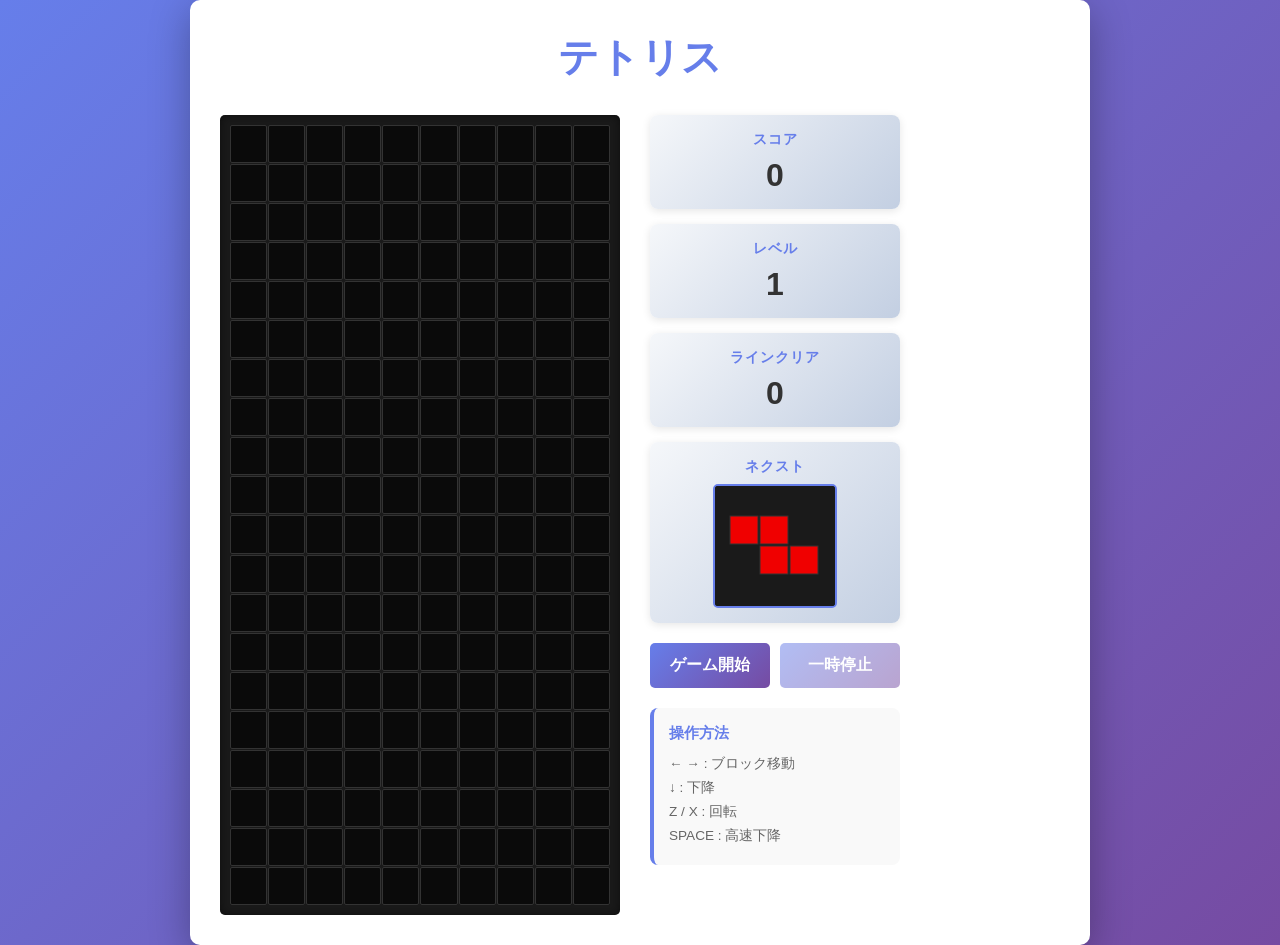
==== index.html @ db38f21d "初期コミット: テトリスゲームを実装 - index.html: ゲームボード、UI、ゲーム情報パネルを実装 - style.css: レスポンシブなゲームボード、ボタン、モーダルのスタイリング - " ====
<!DOCTYPE html>
<html lang="ja">
<head>
    <meta charset="UTF-8">
    <meta name="viewport" content="width=device-width, initial-scale=1.0">
    <title>テトリス</title>
    <link rel="stylesheet" href="style.css">
</head>
<body>
    <div class="container">
        <h1>テトリス</h1>

        <div class="game-wrapper">
            <div class="game-board" id="gameBoard"></div>

            <div class="game-info">
                <div class="score-box">
                    <h2>スコア</h2>
                    <p id="score">0</p>
                </div>

                <div class="level-box">
                    <h2>レベル</h2>
                    <p id="level">1</p>
                </div>

                <div class="lines-box">
                    <h2>ラインクリア</h2>
                    <p id="lines">0</p>
                </div>

                <div class="next-box">
                    <h2>ネクスト</h2>
                    <canvas id="nextPreview" width="120" height="120"></canvas>
                </div>

                <div class="button-group">
                    <button id="startBtn" class="btn">ゲーム開始</button>
                    <button id="pauseBtn" class="btn" disabled>一時停止</button>
                </div>

                <div class="controls">
                    <h3>操作方法</h3>
                    <p>← → : ブロック移動</p>
                    <p>↓ : 下降</p>
                    <p>Z / X : 回転</p>
                    <p>SPACE : 高速下降</p>
                </div>
            </div>
        </div>

        <div id="gameOver" class="game-over-modal" style="display: none;">
            <div class="modal-content">
                <h2>ゲームオーバー</h2>
                <p>最終スコア: <span id="finalScore">0</span></p>
                <p>ラインクリア: <span id="finalLines">0</span></p>
                <button id="restartBtn" class="btn">もう一度プレイ</button>
            </div>
        </div>
    </div>

    <script src="game.js"></script>
</body>
</html>
---- style.css ----
* {
    margin: 0;
    padding: 0;
    box-sizing: border-box;
}

body {
    font-family: 'Arial', sans-serif;
    background: linear-gradient(135deg, #667eea 0%, #764ba2 100%);
    min-height: 100vh;
    display: flex;
    justify-content: center;
    align-items: center;
    color: #333;
}

.container {
    background: white;
    border-radius: 10px;
    padding: 30px;
    box-shadow: 0 10px 40px rgba(0, 0, 0, 0.3);
    max-width: 900px;
    width: 100%;
}

h1 {
    text-align: center;
    margin-bottom: 30px;
    font-size: 2.5em;
    color: #667eea;
}

.game-wrapper {
    display: flex;
    gap: 30px;
    align-items: flex-start;
}

/* ゲームボード */
.game-board {
    flex: 1;
    display: grid;
    grid-template-columns: repeat(10, 1fr);
    gap: 1px;
    background: #1a1a1a;
    padding: 10px;
    border-radius: 5px;
    box-shadow: inset 0 0 10px rgba(0, 0, 0, 0.5);
    aspect-ratio: 10 / 20;
    max-width: 400px;
    width: 100%;
}

.block {
    background-size: 100% 100%;
    border: 1px solid #333;
    border-radius: 2px;
    transition: background-color 0.05s;
}

.block.empty {
    background-color: #0a0a0a;
}

.block.type-I {
    background-color: #00f0f0;
}

.block.type-O {
    background-color: #f0f000;
}

.block.type-T {
    background-color: #a000f0;
}

.block.type-S {
    background-color: #00f000;
}

.block.type-Z {
    background-color: #f00000;
}

.block.type-J {
    background-color: #0000f0;
}

.block.type-L {
    background-color: #f0a000;
}

.block.placed {
    opacity: 1;
}

.block.ghost {
    opacity: 0.3;
}

/* ゲーム情報 */
.game-info {
    flex: 0 0 250px;
}

.score-box,
.level-box,
.lines-box,
.next-box {
    background: linear-gradient(135deg, #f5f7fa 0%, #c3cfe2 100%);
    padding: 15px;
    border-radius: 8px;
    margin-bottom: 15px;
    text-align: center;
    box-shadow: 0 2px 8px rgba(0, 0, 0, 0.1);
}

.score-box h2,
.level-box h2,
.lines-box h2,
.next-box h2 {
    font-size: 0.9em;
    color: #667eea;
    margin-bottom: 8px;
    text-transform: uppercase;
    letter-spacing: 1px;
}

.score-box p,
.level-box p,
.lines-box p {
    font-size: 2em;
    font-weight: bold;
    color: #333;
}

#nextPreview {
    display: block;
    margin: 0 auto;
    background-color: #1a1a1a;
    border-radius: 5px;
    border: 2px solid #667eea;
}

/* ボタン */
.button-group {
    display: flex;
    gap: 10px;
    margin: 20px 0;
}

.btn {
    flex: 1;
    padding: 12px 20px;
    font-size: 1em;
    border: none;
    border-radius: 5px;
    background: linear-gradient(135deg, #667eea 0%, #764ba2 100%);
    color: white;
    font-weight: bold;
    cursor: pointer;
    transition: transform 0.2s, box-shadow 0.2s;
}

.btn:hover:not(:disabled) {
    transform: translateY(-2px);
    box-shadow: 0 5px 15px rgba(102, 126, 234, 0.4);
}

.btn:active:not(:disabled) {
    transform: translateY(0);
}

.btn:disabled {
    opacity: 0.5;
    cursor: not-allowed;
}

/* 操作方法 */
.controls {
    background: #f9f9f9;
    padding: 15px;
    border-radius: 8px;
    border-left: 4px solid #667eea;
}

.controls h3 {
    color: #667eea;
    font-size: 0.95em;
    margin-bottom: 10px;
}

.controls p {
    font-size: 0.85em;
    color: #666;
    margin: 5px 0;
    line-height: 1.4;
}

/* ゲームオーバーモーダル */
.game-over-modal {
    position: fixed;
    top: 0;
    left: 0;
    right: 0;
    bottom: 0;
    background: rgba(0, 0, 0, 0.7);
    display: flex;
    justify-content: center;
    align-items: center;
    z-index: 1000;
}

.modal-content {
    background: white;
    padding: 40px;
    border-radius: 10px;
    text-align: center;
    box-shadow: 0 10px 40px rgba(0, 0, 0, 0.3);
    animation: popIn 0.3s ease-out;
}

@keyframes popIn {
    from {
        transform: scale(0.8);
        opacity: 0;
    }
    to {
        transform: scale(1);
        opacity: 1;
    }
}

.modal-content h2 {
    font-size: 2em;
    margin-bottom: 20px;
    color: #667eea;
}

.modal-content p {
    font-size: 1.2em;
    margin: 15px 0;
    color: #333;
}

.modal-content .btn {
    margin-top: 20px;
}

/* レスポンシブ */
@media (max-width: 768px) {
    .game-wrapper {
        flex-direction: column;
        gap: 20px;
    }

    .game-info {
        flex: 1;
        width: 100%;
    }

    h1 {
        font-size: 2em;
    }

    .container {
        padding: 15px;
    }
}
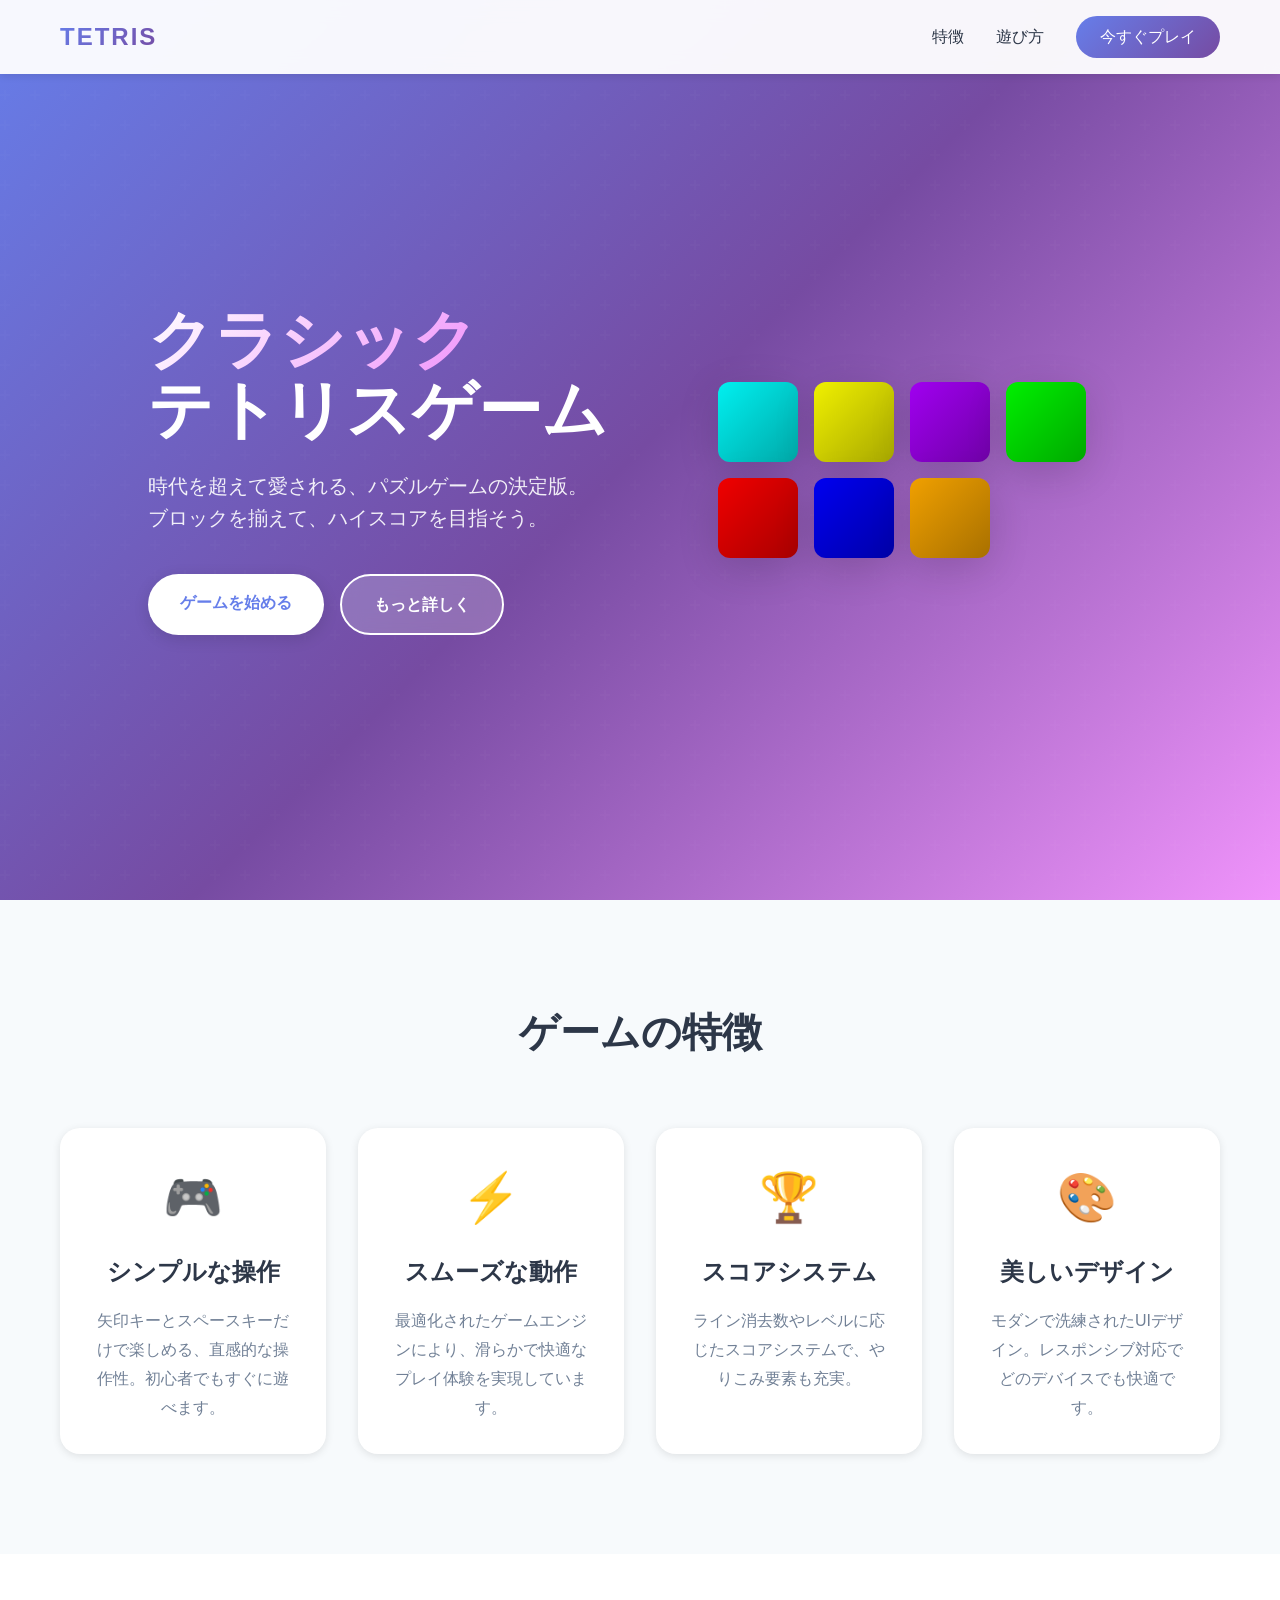
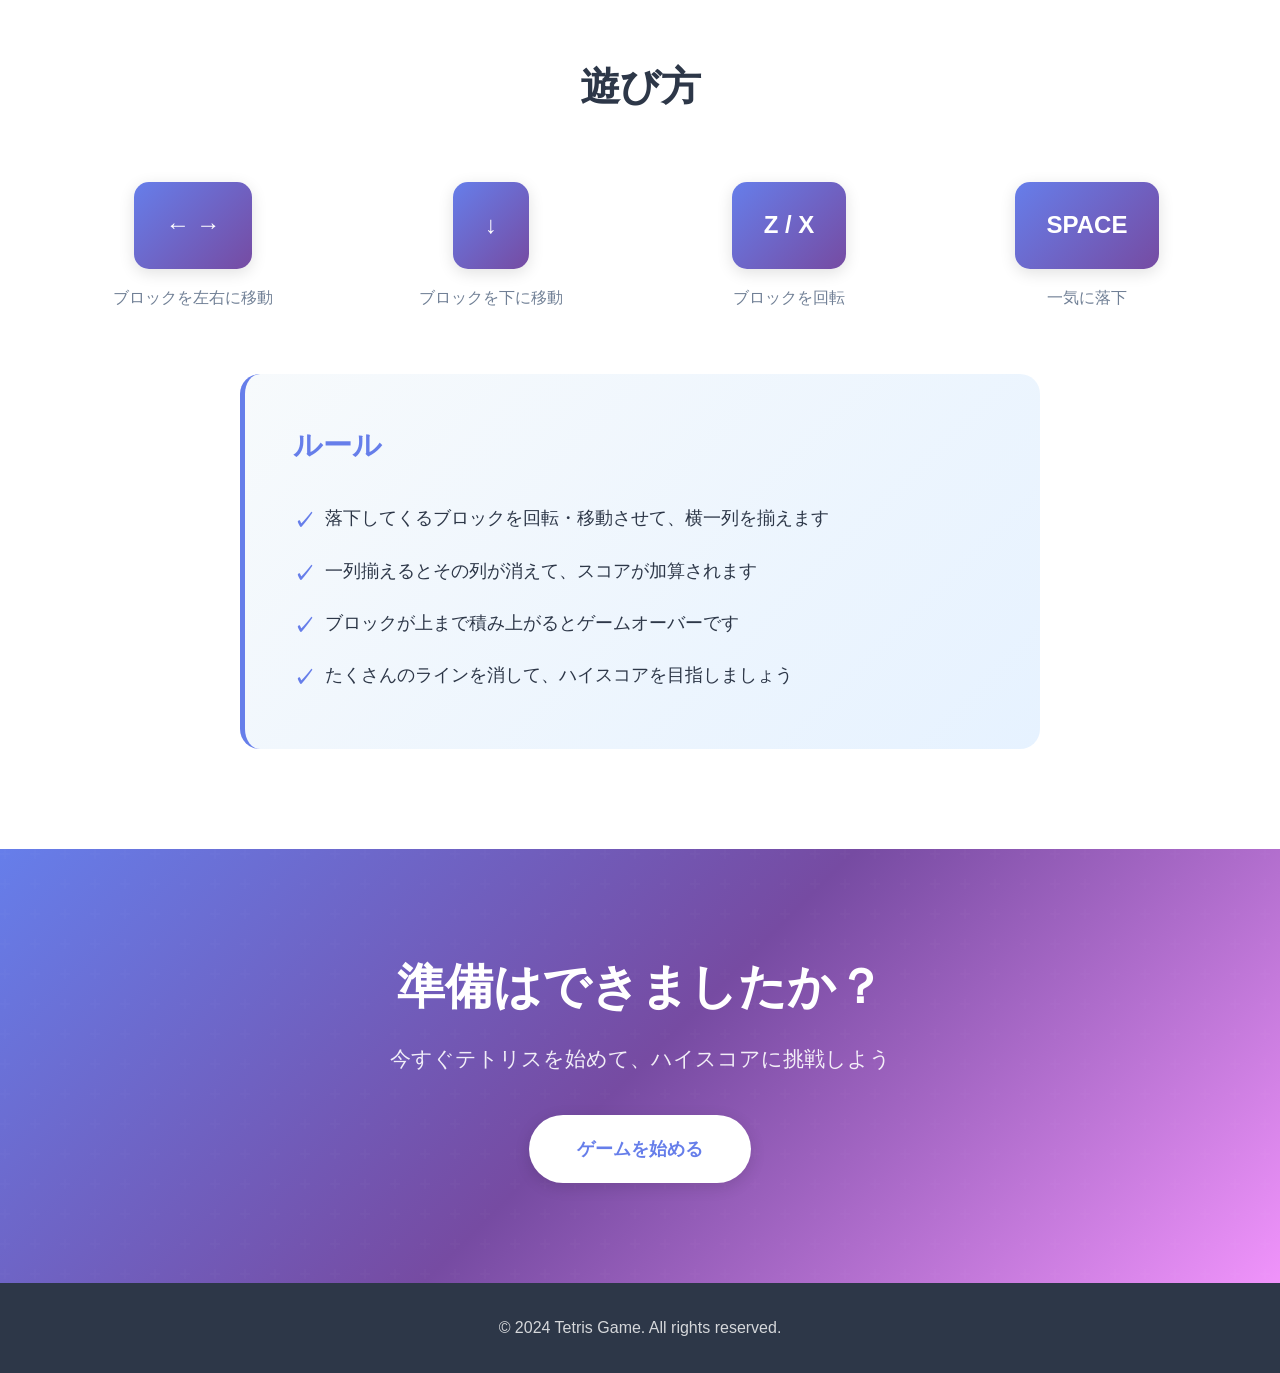
==== commit 3d669763: "綺麗なランディングページを実装 - index.htmlを洗練されたランディングページに変更 - モダンなUIデザインとアニメーションを追加 - レスポンシブデザイン対応 - ヒーローセクション、特徴" ====
--- a/index.html
+++ b/index.html
@@ -3,62 +3,164 @@
 <head>
     <meta charset="UTF-8">
     <meta name="viewport" content="width=device-width, initial-scale=1.0">
-    <title>テトリス</title>
+    <title>テトリス - クラシックパズルゲームの決定版</title>
     <link rel="stylesheet" href="style.css">
 </head>
 <body>
-    <div class="container">
-        <h1>テトリス</h1>
+    <!-- ナビゲーション -->
+    <nav class="navbar">
+        <div class="nav-container">
+            <div class="logo">TETRIS</div>
+            <div class="nav-links">
+                <a href="#features">特徴</a>
+                <a href="#how-to-play">遊び方</a>
+                <a href="game.html" class="btn-play">今すぐプレイ</a>
+            </div>
+        </div>
+    </nav>
 
-        <div class="game-wrapper">
-            <div class="game-board" id="gameBoard"></div>
-
-            <div class="game-info">
-                <div class="score-box">
-                    <h2>スコア</h2>
-                    <p id="score">0</p>
+    <!-- ヒーローセクション -->
+    <section class="hero">
+        <div class="hero-content">
+            <div class="hero-text">
+                <h1 class="hero-title">
+                    <span class="gradient-text">クラシック</span>
+                    <br>テトリスゲーム
+                </h1>
+                <p class="hero-subtitle">
+                    時代を超えて愛される、パズルゲームの決定版。<br>
+                    ブロックを揃えて、ハイスコアを目指そう。
+                </p>
+                <div class="hero-buttons">
+                    <a href="game.html" class="btn btn-primary">ゲームを始める</a>
+                    <a href="#features" class="btn btn-secondary">もっと詳しく</a>
                 </div>
-
-                <div class="level-box">
-                    <h2>レベル</h2>
-                    <p id="level">1</p>
-                </div>
-
-                <div class="lines-box">
-                    <h2>ラインクリア</h2>
-                    <p id="lines">0</p>
-                </div>
-
-                <div class="next-box">
-                    <h2>ネクスト</h2>
-                    <canvas id="nextPreview" width="120" height="120"></canvas>
-                </div>
-
-                <div class="button-group">
-                    <button id="startBtn" class="btn">ゲーム開始</button>
-                    <button id="pauseBtn" class="btn" disabled>一時停止</button>
-                </div>
-
-                <div class="controls">
-                    <h3>操作方法</h3>
-                    <p>← → : ブロック移動</p>
-                    <p>↓ : 下降</p>
-                    <p>Z / X : 回転</p>
-                    <p>SPACE : 高速下降</p>
+            </div>
+            <div class="hero-visual">
+                <div class="tetris-blocks">
+                    <div class="block block-i"></div>
+                    <div class="block block-o"></div>
+                    <div class="block block-t"></div>
+                    <div class="block block-s"></div>
+                    <div class="block block-z"></div>
+                    <div class="block block-j"></div>
+                    <div class="block block-l"></div>
                 </div>
             </div>
         </div>
+    </section>
 
-        <div id="gameOver" class="game-over-modal" style="display: none;">
-            <div class="modal-content">
-                <h2>ゲームオーバー</h2>
-                <p>最終スコア: <span id="finalScore">0</span></p>
-                <p>ラインクリア: <span id="finalLines">0</span></p>
-                <button id="restartBtn" class="btn">もう一度プレイ</button>
+    <!-- 特徴セクション -->
+    <section id="features" class="features">
+        <div class="container">
+            <h2 class="section-title">ゲームの特徴</h2>
+            <div class="features-grid">
+                <div class="feature-card">
+                    <div class="feature-icon">🎮</div>
+                    <h3>シンプルな操作</h3>
+                    <p>矢印キーとスペースキーだけで楽しめる、直感的な操作性。初心者でもすぐに遊べます。</p>
+                </div>
+                <div class="feature-card">
+                    <div class="feature-icon">⚡</div>
+                    <h3>スムーズな動作</h3>
+                    <p>最適化されたゲームエンジンにより、滑らかで快適なプレイ体験を実現しています。</p>
+                </div>
+                <div class="feature-card">
+                    <div class="feature-icon">🏆</div>
+                    <h3>スコアシステム</h3>
+                    <p>ライン消去数やレベルに応じたスコアシステムで、やりこみ要素も充実。</p>
+                </div>
+                <div class="feature-card">
+                    <div class="feature-icon">🎨</div>
+                    <h3>美しいデザイン</h3>
+                    <p>モダンで洗練されたUIデザイン。レスポンシブ対応でどのデバイスでも快適です。</p>
+                </div>
             </div>
         </div>
-    </div>
+    </section>
 
-    <script src="game.js"></script>
+    <!-- 遊び方セクション -->
+    <section id="how-to-play" class="how-to-play">
+        <div class="container">
+            <h2 class="section-title">遊び方</h2>
+            <div class="controls-grid">
+                <div class="control-item">
+                    <div class="key-display">← →</div>
+                    <p>ブロックを左右に移動</p>
+                </div>
+                <div class="control-item">
+                    <div class="key-display">↓</div>
+                    <p>ブロックを下に移動</p>
+                </div>
+                <div class="control-item">
+                    <div class="key-display">Z / X</div>
+                    <p>ブロックを回転</p>
+                </div>
+                <div class="control-item">
+                    <div class="key-display">SPACE</div>
+                    <p>一気に落下</p>
+                </div>
+            </div>
+            <div class="game-rules">
+                <h3>ルール</h3>
+                <ul>
+                    <li>落下してくるブロックを回転・移動させて、横一列を揃えます</li>
+                    <li>一列揃えるとその列が消えて、スコアが加算されます</li>
+                    <li>ブロックが上まで積み上がるとゲームオーバーです</li>
+                    <li>たくさんのラインを消して、ハイスコアを目指しましょう</li>
+                </ul>
+            </div>
+        </div>
+    </section>
+
+    <!-- CTAセクション -->
+    <section class="cta">
+        <div class="cta-content">
+            <h2>準備はできましたか？</h2>
+            <p>今すぐテトリスを始めて、ハイスコアに挑戦しよう</p>
+            <a href="game.html" class="btn btn-primary btn-large">ゲームを始める</a>
+        </div>
+    </section>
+
+    <!-- フッター -->
+    <footer class="footer">
+        <div class="container">
+            <p>&copy; 2024 Tetris Game. All rights reserved.</p>
+        </div>
+    </footer>
+
+    <script>
+        // スムーズスクロール
+        document.querySelectorAll('a[href^="#"]').forEach(anchor => {
+            anchor.addEventListener('click', function (e) {
+                e.preventDefault();
+                const target = document.querySelector(this.getAttribute('href'));
+                if (target) {
+                    target.scrollIntoView({
+                        behavior: 'smooth',
+                        block: 'start'
+                    });
+                }
+            });
+        });
+
+        // スクロールアニメーション
+        const observerOptions = {
+            threshold: 0.1,
+            rootMargin: '0px 0px -50px 0px'
+        };
+
+        const observer = new IntersectionObserver((entries) => {
+            entries.forEach(entry => {
+                if (entry.isIntersecting) {
+                    entry.target.classList.add('animate-in');
+                }
+            });
+        }, observerOptions);
+
+        document.querySelectorAll('.feature-card, .control-item').forEach(el => {
+            observer.observe(el);
+        });
+    </script>
 </body>
 </html>
--- a/style.css
+++ b/style.css
@@ -1,269 +1,572 @@
+/* リセットとベーススタイル */
 * {
     margin: 0;
     padding: 0;
     box-sizing: border-box;
 }
 
+:root {
+    --primary-color: #667eea;
+    --secondary-color: #764ba2;
+    --accent-color: #f093fb;
+    --text-dark: #2d3748;
+    --text-light: #718096;
+    --bg-light: #f7fafc;
+    --white: #ffffff;
+    --shadow-sm: 0 2px 8px rgba(0, 0, 0, 0.1);
+    --shadow-md: 0 4px 16px rgba(0, 0, 0, 0.12);
+    --shadow-lg: 0 10px 40px rgba(0, 0, 0, 0.15);
+    --transition: all 0.3s cubic-bezier(0.4, 0, 0.2, 1);
+}
+
+html {
+    scroll-behavior: smooth;
+}
+
 body {
-    font-family: 'Arial', sans-serif;
-    background: linear-gradient(135deg, #667eea 0%, #764ba2 100%);
-    min-height: 100vh;
-    display: flex;
-    justify-content: center;
-    align-items: center;
-    color: #333;
+    font-family: -apple-system, BlinkMacSystemFont, 'Segoe UI', 'Roboto', 'Helvetica', 'Arial', sans-serif;
+    color: var(--text-dark);
+    line-height: 1.6;
+    overflow-x: hidden;
 }
 
 .container {
-    background: white;
-    border-radius: 10px;
-    padding: 30px;
-    box-shadow: 0 10px 40px rgba(0, 0, 0, 0.3);
-    max-width: 900px;
-    width: 100%;
-}
-
-h1 {
-    text-align: center;
-    margin-bottom: 30px;
-    font-size: 2.5em;
-    color: #667eea;
-}
-
-.game-wrapper {
-    display: flex;
-    gap: 30px;
-    align-items: flex-start;
-}
-
-/* ゲームボード */
-.game-board {
-    flex: 1;
-    display: grid;
-    grid-template-columns: repeat(10, 1fr);
-    gap: 1px;
-    background: #1a1a1a;
-    padding: 10px;
-    border-radius: 5px;
-    box-shadow: inset 0 0 10px rgba(0, 0, 0, 0.5);
-    aspect-ratio: 10 / 20;
-    max-width: 400px;
-    width: 100%;
-}
-
-.block {
-    background-size: 100% 100%;
-    border: 1px solid #333;
-    border-radius: 2px;
-    transition: background-color 0.05s;
-}
-
-.block.empty {
-    background-color: #0a0a0a;
-}
-
-.block.type-I {
-    background-color: #00f0f0;
-}
-
-.block.type-O {
-    background-color: #f0f000;
-}
-
-.block.type-T {
-    background-color: #a000f0;
-}
-
-.block.type-S {
-    background-color: #00f000;
-}
-
-.block.type-Z {
-    background-color: #f00000;
-}
-
-.block.type-J {
-    background-color: #0000f0;
-}
-
-.block.type-L {
-    background-color: #f0a000;
-}
-
-.block.placed {
-    opacity: 1;
-}
-
-.block.ghost {
-    opacity: 0.3;
-}
-
-/* ゲーム情報 */
-.game-info {
-    flex: 0 0 250px;
-}
-
-.score-box,
-.level-box,
-.lines-box,
-.next-box {
-    background: linear-gradient(135deg, #f5f7fa 0%, #c3cfe2 100%);
-    padding: 15px;
-    border-radius: 8px;
-    margin-bottom: 15px;
-    text-align: center;
-    box-shadow: 0 2px 8px rgba(0, 0, 0, 0.1);
-}
-
-.score-box h2,
-.level-box h2,
-.lines-box h2,
-.next-box h2 {
-    font-size: 0.9em;
-    color: #667eea;
-    margin-bottom: 8px;
-    text-transform: uppercase;
-    letter-spacing: 1px;
-}
-
-.score-box p,
-.level-box p,
-.lines-box p {
-    font-size: 2em;
-    font-weight: bold;
-    color: #333;
-}
-
-#nextPreview {
-    display: block;
+    max-width: 1200px;
     margin: 0 auto;
-    background-color: #1a1a1a;
-    border-radius: 5px;
-    border: 2px solid #667eea;
-}
-
-/* ボタン */
-.button-group {
-    display: flex;
-    gap: 10px;
-    margin: 20px 0;
-}
-
-.btn {
-    flex: 1;
-    padding: 12px 20px;
-    font-size: 1em;
-    border: none;
-    border-radius: 5px;
-    background: linear-gradient(135deg, #667eea 0%, #764ba2 100%);
-    color: white;
-    font-weight: bold;
-    cursor: pointer;
-    transition: transform 0.2s, box-shadow 0.2s;
-}
-
-.btn:hover:not(:disabled) {
-    transform: translateY(-2px);
-    box-shadow: 0 5px 15px rgba(102, 126, 234, 0.4);
-}
-
-.btn:active:not(:disabled) {
-    transform: translateY(0);
-}
-
-.btn:disabled {
-    opacity: 0.5;
-    cursor: not-allowed;
-}
-
-/* 操作方法 */
-.controls {
-    background: #f9f9f9;
-    padding: 15px;
-    border-radius: 8px;
-    border-left: 4px solid #667eea;
-}
-
-.controls h3 {
-    color: #667eea;
-    font-size: 0.95em;
-    margin-bottom: 10px;
-}
-
-.controls p {
-    font-size: 0.85em;
-    color: #666;
-    margin: 5px 0;
-    line-height: 1.4;
-}
-
-/* ゲームオーバーモーダル */
-.game-over-modal {
+    padding: 0 20px;
+}
+
+/* ナビゲーション */
+.navbar {
     position: fixed;
     top: 0;
     left: 0;
     right: 0;
+    background: rgba(255, 255, 255, 0.95);
+    backdrop-filter: blur(10px);
+    box-shadow: var(--shadow-sm);
+    z-index: 1000;
+    padding: 1rem 0;
+}
+
+.nav-container {
+    max-width: 1200px;
+    margin: 0 auto;
+    padding: 0 20px;
+    display: flex;
+    justify-content: space-between;
+    align-items: center;
+}
+
+.logo {
+    font-size: 1.5rem;
+    font-weight: 900;
+    background: linear-gradient(135deg, var(--primary-color), var(--secondary-color));
+    -webkit-background-clip: text;
+    -webkit-text-fill-color: transparent;
+    background-clip: text;
+    letter-spacing: 2px;
+}
+
+.nav-links {
+    display: flex;
+    gap: 2rem;
+    align-items: center;
+}
+
+.nav-links a {
+    text-decoration: none;
+    color: var(--text-dark);
+    font-weight: 500;
+    transition: var(--transition);
+}
+
+.nav-links a:hover {
+    color: var(--primary-color);
+}
+
+.btn-play {
+    padding: 0.5rem 1.5rem;
+    background: linear-gradient(135deg, var(--primary-color), var(--secondary-color));
+    color: var(--white) !important;
+    border-radius: 25px;
+    font-weight: 600;
+}
+
+.btn-play:hover {
+    transform: translateY(-2px);
+    box-shadow: var(--shadow-md);
+}
+
+/* ヒーローセクション */
+.hero {
+    min-height: 100vh;
+    background: linear-gradient(135deg, #667eea 0%, #764ba2 50%, #f093fb 100%);
+    display: flex;
+    align-items: center;
+    padding: 100px 20px 60px;
+    position: relative;
+    overflow: hidden;
+}
+
+.hero::before {
+    content: '';
+    position: absolute;
+    top: 0;
+    left: 0;
+    right: 0;
     bottom: 0;
-    background: rgba(0, 0, 0, 0.7);
+    background: url("data:image/svg+xml,%3Csvg width='60' height='60' viewBox='0 0 60 60' xmlns='http://www.w3.org/2000/svg'%3E%3Cg fill='none' fill-rule='evenodd'%3E%3Cg fill='%23ffffff' fill-opacity='0.05'%3E%3Cpath d='M36 34v-4h-2v4h-4v2h4v4h2v-4h4v-2h-4zm0-30V0h-2v4h-4v2h4v4h2V6h4V4h-4zM6 34v-4H4v4H0v2h4v4h2v-4h4v-2H6zM6 4V0H4v4H0v2h4v4h2V6h4V4H6z'/%3E%3C/g%3E%3C/g%3E%3C/svg%3E");
+    opacity: 0.3;
+}
+
+.hero-content {
+    max-width: 1200px;
+    margin: 0 auto;
+    display: grid;
+    grid-template-columns: 1fr 1fr;
+    gap: 4rem;
+    align-items: center;
+    position: relative;
+    z-index: 1;
+}
+
+.hero-title {
+    font-size: 4rem;
+    font-weight: 900;
+    color: var(--white);
+    margin-bottom: 1.5rem;
+    line-height: 1.1;
+    animation: fadeInUp 0.8s ease-out;
+}
+
+.gradient-text {
+    background: linear-gradient(135deg, #ffffff, #f093fb);
+    -webkit-background-clip: text;
+    -webkit-text-fill-color: transparent;
+    background-clip: text;
+}
+
+.hero-subtitle {
+    font-size: 1.25rem;
+    color: rgba(255, 255, 255, 0.9);
+    margin-bottom: 2.5rem;
+    animation: fadeInUp 0.8s ease-out 0.2s backwards;
+}
+
+.hero-buttons {
+    display: flex;
+    gap: 1rem;
+    animation: fadeInUp 0.8s ease-out 0.4s backwards;
+}
+
+.btn {
+    padding: 1rem 2rem;
+    border-radius: 50px;
+    font-size: 1rem;
+    font-weight: 600;
+    text-decoration: none;
+    display: inline-block;
+    transition: var(--transition);
+    cursor: pointer;
+    border: none;
+}
+
+.btn-primary {
+    background: var(--white);
+    color: var(--primary-color);
+    box-shadow: var(--shadow-md);
+}
+
+.btn-primary:hover {
+    transform: translateY(-3px);
+    box-shadow: var(--shadow-lg);
+}
+
+.btn-secondary {
+    background: rgba(255, 255, 255, 0.2);
+    color: var(--white);
+    border: 2px solid var(--white);
+    backdrop-filter: blur(10px);
+}
+
+.btn-secondary:hover {
+    background: var(--white);
+    color: var(--primary-color);
+    transform: translateY(-3px);
+}
+
+.btn-large {
+    padding: 1.25rem 3rem;
+    font-size: 1.1rem;
+}
+
+/* テトリスブロックアニメーション */
+.hero-visual {
     display: flex;
     justify-content: center;
     align-items: center;
-    z-index: 1000;
-}
-
-.modal-content {
-    background: white;
-    padding: 40px;
-    border-radius: 10px;
+    animation: fadeInUp 0.8s ease-out 0.6s backwards;
+}
+
+.tetris-blocks {
+    display: grid;
+    grid-template-columns: repeat(4, 1fr);
+    gap: 1rem;
+    perspective: 1000px;
+}
+
+.block {
+    width: 80px;
+    height: 80px;
+    border-radius: 12px;
+    box-shadow: var(--shadow-lg);
+    animation: float 3s ease-in-out infinite;
+}
+
+.block-i {
+    background: linear-gradient(135deg, #00f0f0, #00a8a8);
+    animation-delay: 0s;
+}
+
+.block-o {
+    background: linear-gradient(135deg, #f0f000, #a8a800);
+    animation-delay: 0.2s;
+}
+
+.block-t {
+    background: linear-gradient(135deg, #a000f0, #7000a8);
+    animation-delay: 0.4s;
+}
+
+.block-s {
+    background: linear-gradient(135deg, #00f000, #00a800);
+    animation-delay: 0.6s;
+}
+
+.block-z {
+    background: linear-gradient(135deg, #f00000, #a80000);
+    animation-delay: 0.8s;
+}
+
+.block-j {
+    background: linear-gradient(135deg, #0000f0, #0000a8);
+    animation-delay: 1s;
+}
+
+.block-l {
+    background: linear-gradient(135deg, #f0a000, #a87000);
+    animation-delay: 1.2s;
+}
+
+/* 特徴セクション */
+.features {
+    padding: 100px 20px;
+    background: var(--bg-light);
+}
+
+.section-title {
+    font-size: 2.5rem;
+    font-weight: 800;
     text-align: center;
-    box-shadow: 0 10px 40px rgba(0, 0, 0, 0.3);
-    animation: popIn 0.3s ease-out;
-}
-
-@keyframes popIn {
+    margin-bottom: 4rem;
+    color: var(--text-dark);
+}
+
+.features-grid {
+    display: grid;
+    grid-template-columns: repeat(auto-fit, minmax(250px, 1fr));
+    gap: 2rem;
+}
+
+.feature-card {
+    background: var(--white);
+    padding: 2rem;
+    border-radius: 20px;
+    box-shadow: var(--shadow-sm);
+    transition: var(--transition);
+    text-align: center;
+    opacity: 0;
+    transform: translateY(30px);
+}
+
+.feature-card.animate-in {
+    animation: fadeInUp 0.6s ease-out forwards;
+}
+
+.feature-card:hover {
+    transform: translateY(-10px);
+    box-shadow: var(--shadow-lg);
+}
+
+.feature-icon {
+    font-size: 3rem;
+    margin-bottom: 1rem;
+}
+
+.feature-card h3 {
+    font-size: 1.5rem;
+    margin-bottom: 1rem;
+    color: var(--text-dark);
+}
+
+.feature-card p {
+    color: var(--text-light);
+    line-height: 1.8;
+}
+
+/* 遊び方セクション */
+.how-to-play {
+    padding: 100px 20px;
+    background: var(--white);
+}
+
+.controls-grid {
+    display: grid;
+    grid-template-columns: repeat(auto-fit, minmax(200px, 1fr));
+    gap: 2rem;
+    margin-bottom: 4rem;
+}
+
+.control-item {
+    text-align: center;
+    opacity: 0;
+    transform: translateY(30px);
+}
+
+.control-item.animate-in {
+    animation: fadeInUp 0.6s ease-out forwards;
+}
+
+.key-display {
+    display: inline-block;
+    padding: 1.5rem 2rem;
+    background: linear-gradient(135deg, var(--primary-color), var(--secondary-color));
+    color: var(--white);
+    border-radius: 15px;
+    font-size: 1.5rem;
+    font-weight: 700;
+    margin-bottom: 1rem;
+    box-shadow: var(--shadow-md);
+}
+
+.control-item p {
+    color: var(--text-light);
+    font-size: 1rem;
+}
+
+.game-rules {
+    max-width: 800px;
+    margin: 0 auto;
+    padding: 3rem;
+    background: linear-gradient(135deg, var(--bg-light), #e6f2ff);
+    border-radius: 20px;
+    border-left: 5px solid var(--primary-color);
+}
+
+.game-rules h3 {
+    font-size: 1.8rem;
+    margin-bottom: 1.5rem;
+    color: var(--primary-color);
+}
+
+.game-rules ul {
+    list-style: none;
+}
+
+.game-rules li {
+    padding: 0.75rem 0;
+    padding-left: 2rem;
+    position: relative;
+    color: var(--text-dark);
+    font-size: 1.1rem;
+}
+
+.game-rules li::before {
+    content: '✓';
+    position: absolute;
+    left: 0;
+    color: var(--primary-color);
+    font-weight: bold;
+    font-size: 1.3rem;
+}
+
+/* CTAセクション */
+.cta {
+    padding: 100px 20px;
+    background: linear-gradient(135deg, #667eea 0%, #764ba2 50%, #f093fb 100%);
+    text-align: center;
+    position: relative;
+    overflow: hidden;
+}
+
+.cta::before {
+    content: '';
+    position: absolute;
+    top: 0;
+    left: 0;
+    right: 0;
+    bottom: 0;
+    background: url("data:image/svg+xml,%3Csvg width='60' height='60' viewBox='0 0 60 60' xmlns='http://www.w3.org/2000/svg'%3E%3Cg fill='none' fill-rule='evenodd'%3E%3Cg fill='%23ffffff' fill-opacity='0.05'%3E%3Cpath d='M36 34v-4h-2v4h-4v2h4v4h2v-4h4v-2h-4zm0-30V0h-2v4h-4v2h4v4h2V6h4V4h-4zM6 34v-4H4v4H0v2h4v4h2v-4h4v-2H6zM6 4V0H4v4H0v2h4v4h2V6h4V4H6z'/%3E%3C/g%3E%3C/g%3E%3C/svg%3E");
+    opacity: 0.3;
+}
+
+.cta-content {
+    position: relative;
+    z-index: 1;
+}
+
+.cta h2 {
+    font-size: 3rem;
+    color: var(--white);
+    margin-bottom: 1rem;
+    font-weight: 800;
+}
+
+.cta p {
+    font-size: 1.3rem;
+    color: rgba(255, 255, 255, 0.9);
+    margin-bottom: 2.5rem;
+}
+
+/* フッター */
+.footer {
+    background: var(--text-dark);
+    color: var(--white);
+    padding: 2rem 0;
+    text-align: center;
+}
+
+.footer p {
+    opacity: 0.8;
+}
+
+/* アニメーション */
+@keyframes fadeInUp {
     from {
-        transform: scale(0.8);
         opacity: 0;
+        transform: translateY(30px);
     }
     to {
-        transform: scale(1);
         opacity: 1;
-    }
-}
-
-.modal-content h2 {
-    font-size: 2em;
-    margin-bottom: 20px;
-    color: #667eea;
-}
-
-.modal-content p {
-    font-size: 1.2em;
-    margin: 15px 0;
-    color: #333;
-}
-
-.modal-content .btn {
-    margin-top: 20px;
-}
-
-/* レスポンシブ */
+        transform: translateY(0);
+    }
+}
+
+@keyframes float {
+    0%, 100% {
+        transform: translateY(0) rotateZ(0deg);
+    }
+    25% {
+        transform: translateY(-20px) rotateZ(5deg);
+    }
+    50% {
+        transform: translateY(0) rotateZ(0deg);
+    }
+    75% {
+        transform: translateY(-10px) rotateZ(-5deg);
+    }
+}
+
+/* レスポンシブデザイン */
+@media (max-width: 1024px) {
+    .hero-content {
+        grid-template-columns: 1fr;
+        text-align: center;
+    }
+
+    .hero-title {
+        font-size: 3rem;
+    }
+
+    .hero-buttons {
+        justify-content: center;
+    }
+
+    .hero-visual {
+        margin-top: 3rem;
+    }
+}
+
 @media (max-width: 768px) {
-    .game-wrapper {
+    .nav-links {
+        gap: 1rem;
+        font-size: 0.9rem;
+    }
+
+    .hero {
+        padding: 80px 20px 40px;
+    }
+
+    .hero-title {
+        font-size: 2.5rem;
+    }
+
+    .hero-subtitle {
+        font-size: 1.1rem;
+    }
+
+    .hero-buttons {
         flex-direction: column;
-        gap: 20px;
-    }
-
-    .game-info {
-        flex: 1;
-        width: 100%;
-    }
-
-    h1 {
-        font-size: 2em;
-    }
-
-    .container {
-        padding: 15px;
-    }
-}
+    }
+
+    .tetris-blocks {
+        grid-template-columns: repeat(3, 1fr);
+        gap: 0.5rem;
+    }
+
+    .block {
+        width: 60px;
+        height: 60px;
+    }
+
+    .section-title {
+        font-size: 2rem;
+    }
+
+    .features,
+    .how-to-play,
+    .cta {
+        padding: 60px 20px;
+    }
+
+    .cta h2 {
+        font-size: 2rem;
+    }
+
+    .cta p {
+        font-size: 1.1rem;
+    }
+
+    .game-rules {
+        padding: 2rem;
+    }
+}
+
+@media (max-width: 480px) {
+    .logo {
+        font-size: 1.2rem;
+    }
+
+    .nav-links {
+        gap: 0.5rem;
+    }
+
+    .nav-links a:not(.btn-play) {
+        display: none;
+    }
+
+    .hero-title {
+        font-size: 2rem;
+    }
+
+    .btn {
+        padding: 0.875rem 1.5rem;
+        font-size: 0.9rem;
+    }
+
+    .features-grid,
+    .controls-grid {
+        grid-template-columns: 1fr;
+    }
+}
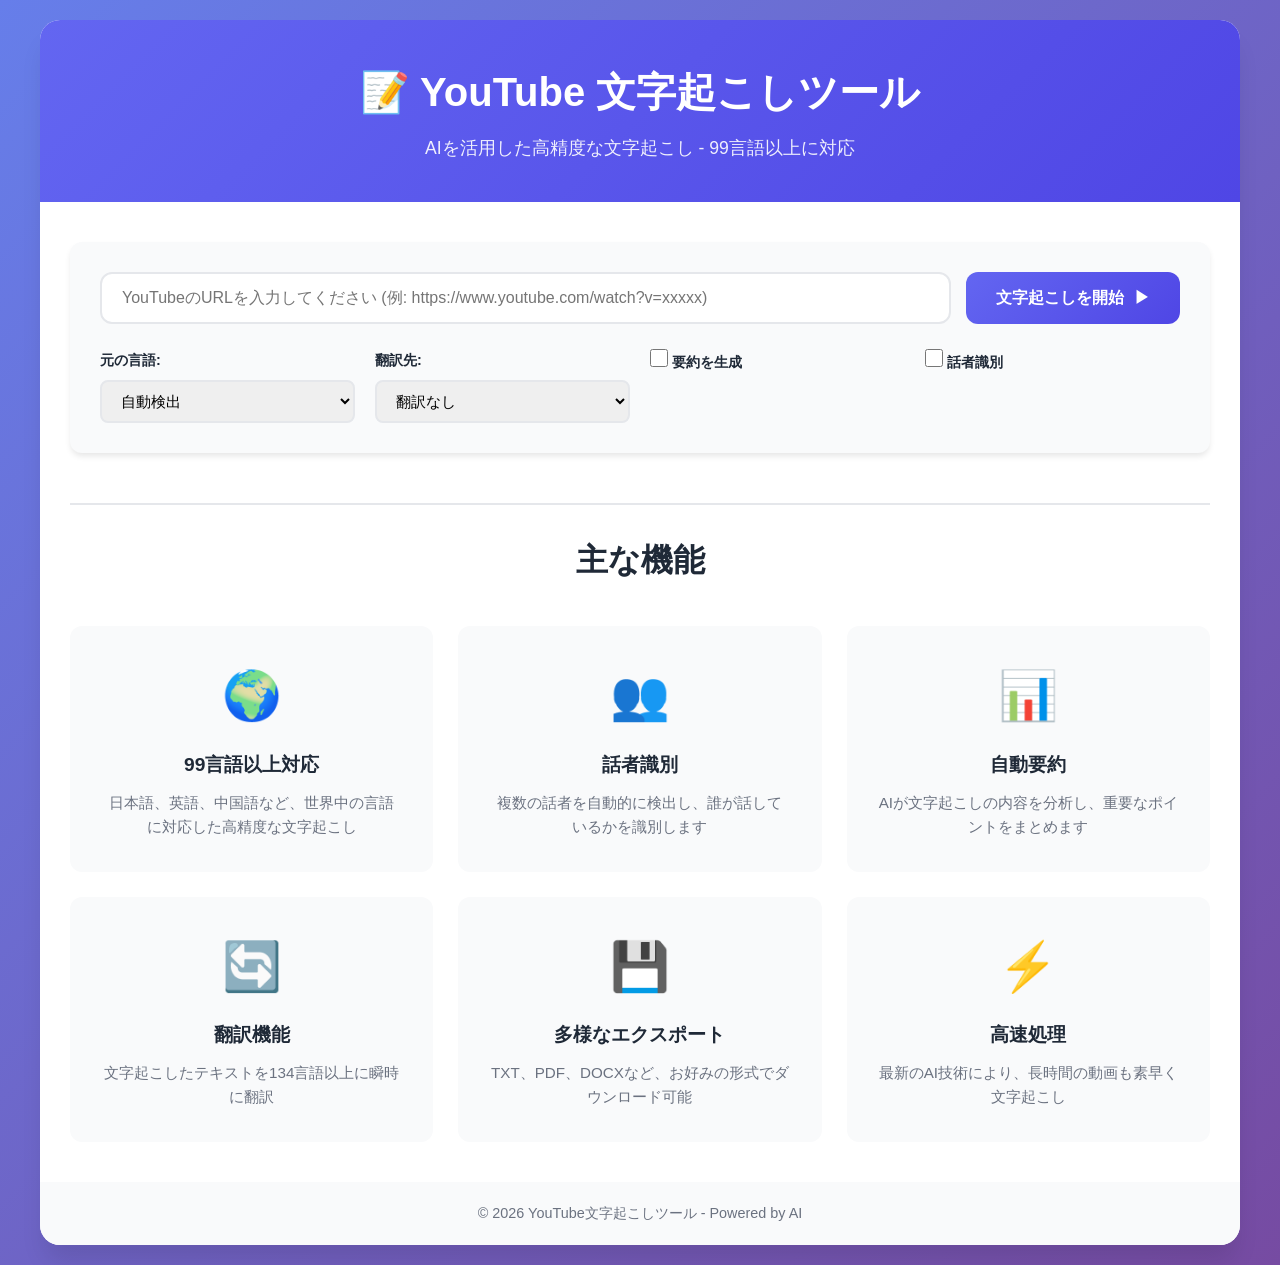
==== commit 2a8065f8: "YouTube文字起こしシステムを実装 テトリスゲームを完全に置き換え、YouTube動画の文字起こしシステムを構築しました。  主な機能: - YouTube URLから動画の文字起こし（OpenA" ====
--- a/index.html
+++ b/index.html
@@ -3,164 +3,194 @@
 <head>
     <meta charset="UTF-8">
     <meta name="viewport" content="width=device-width, initial-scale=1.0">
-    <title>テトリス - クラシックパズルゲームの決定版</title>
+    <title>YouTube 文字起こしツール - 無料でYouTube動画を文字起こし</title>
     <link rel="stylesheet" href="style.css">
 </head>
 <body>
-    <!-- ナビゲーション -->
-    <nav class="navbar">
-        <div class="nav-container">
-            <div class="logo">TETRIS</div>
-            <div class="nav-links">
-                <a href="#features">特徴</a>
-                <a href="#how-to-play">遊び方</a>
-                <a href="game.html" class="btn-play">今すぐプレイ</a>
-            </div>
-        </div>
-    </nav>
+    <div class="container">
+        <header class="header">
+            <h1>📝 YouTube 文字起こしツール</h1>
+            <p class="subtitle">AIを活用した高精度な文字起こし - 99言語以上に対応</p>
+        </header>
 
-    <!-- ヒーローセクション -->
-    <section class="hero">
-        <div class="hero-content">
-            <div class="hero-text">
-                <h1 class="hero-title">
-                    <span class="gradient-text">クラシック</span>
-                    <br>テトリスゲーム
-                </h1>
-                <p class="hero-subtitle">
-                    時代を超えて愛される、パズルゲームの決定版。<br>
-                    ブロックを揃えて、ハイスコアを目指そう。
-                </p>
-                <div class="hero-buttons">
-                    <a href="game.html" class="btn btn-primary">ゲームを始める</a>
-                    <a href="#features" class="btn btn-secondary">もっと詳しく</a>
+        <main class="main-content">
+            <!-- 入力セクション -->
+            <section class="input-section">
+                <div class="input-wrapper">
+                    <input
+                        type="text"
+                        id="youtubeUrl"
+                        class="url-input"
+                        placeholder="YouTubeのURLを入力してください (例: https://www.youtube.com/watch?v=xxxxx)"
+                    >
+                    <button id="transcribeBtn" class="btn-primary">
+                        <span class="btn-text">文字起こしを開始</span>
+                        <span class="btn-icon">▶</span>
+                    </button>
                 </div>
-            </div>
-            <div class="hero-visual">
-                <div class="tetris-blocks">
-                    <div class="block block-i"></div>
-                    <div class="block block-o"></div>
-                    <div class="block block-t"></div>
-                    <div class="block block-s"></div>
-                    <div class="block block-z"></div>
-                    <div class="block block-j"></div>
-                    <div class="block block-l"></div>
+
+                <div class="options-row">
+                    <div class="option-group">
+                        <label for="sourceLanguage">元の言語:</label>
+                        <select id="sourceLanguage" class="select-input">
+                            <option value="auto">自動検出</option>
+                            <option value="ja">日本語</option>
+                            <option value="en">英語</option>
+                            <option value="zh">中国語</option>
+                            <option value="ko">韓国語</option>
+                            <option value="es">スペイン語</option>
+                            <option value="fr">フランス語</option>
+                            <option value="de">ドイツ語</option>
+                        </select>
+                    </div>
+
+                    <div class="option-group">
+                        <label for="translateTo">翻訳先:</label>
+                        <select id="translateTo" class="select-input">
+                            <option value="none">翻訳なし</option>
+                            <option value="ja">日本語</option>
+                            <option value="en">英語</option>
+                            <option value="zh">中国語</option>
+                            <option value="ko">韓国語</option>
+                            <option value="es">スペイン語</option>
+                            <option value="fr">フランス語</option>
+                            <option value="de">ドイツ語</option>
+                        </select>
+                    </div>
+
+                    <div class="option-group checkbox-group">
+                        <label>
+                            <input type="checkbox" id="generateSummary">
+                            <span>要約を生成</span>
+                        </label>
+                    </div>
+
+                    <div class="option-group checkbox-group">
+                        <label>
+                            <input type="checkbox" id="speakerDetection">
+                            <span>話者識別</span>
+                        </label>
+                    </div>
                 </div>
-            </div>
-        </div>
-    </section>
+            </section>
 
-    <!-- 特徴セクション -->
-    <section id="features" class="features">
-        <div class="container">
-            <h2 class="section-title">ゲームの特徴</h2>
-            <div class="features-grid">
-                <div class="feature-card">
-                    <div class="feature-icon">🎮</div>
-                    <h3>シンプルな操作</h3>
-                    <p>矢印キーとスペースキーだけで楽しめる、直感的な操作性。初心者でもすぐに遊べます。</p>
+            <!-- 進捗セクション -->
+            <section id="progressSection" class="progress-section" style="display: none;">
+                <div class="progress-header">
+                    <h3>処理中...</h3>
+                    <span id="progressPercent">0%</span>
                 </div>
-                <div class="feature-card">
-                    <div class="feature-icon">⚡</div>
-                    <h3>スムーズな動作</h3>
-                    <p>最適化されたゲームエンジンにより、滑らかで快適なプレイ体験を実現しています。</p>
+                <div class="progress-bar">
+                    <div id="progressFill" class="progress-fill"></div>
                 </div>
-                <div class="feature-card">
-                    <div class="feature-icon">🏆</div>
-                    <h3>スコアシステム</h3>
-                    <p>ライン消去数やレベルに応じたスコアシステムで、やりこみ要素も充実。</p>
+                <p id="progressStatus" class="progress-status">準備中...</p>
+            </section>
+
+            <!-- 結果セクション -->
+            <section id="resultSection" class="result-section" style="display: none;">
+                <div class="result-header">
+                    <h2>文字起こし結果</h2>
+                    <div class="export-buttons">
+                        <button class="btn-export" id="exportTxt">
+                            <span>📄 TXT</span>
+                        </button>
+                        <button class="btn-export" id="exportPdf">
+                            <span>📕 PDF</span>
+                        </button>
+                        <button class="btn-export" id="exportDocx">
+                            <span>📘 DOCX</span>
+                        </button>
+                        <button class="btn-copy" id="copyText">
+                            <span>📋 コピー</span>
+                        </button>
+                    </div>
                 </div>
-                <div class="feature-card">
-                    <div class="feature-icon">🎨</div>
-                    <h3>美しいデザイン</h3>
-                    <p>モダンで洗練されたUIデザイン。レスポンシブ対応でどのデバイスでも快適です。</p>
+
+                <!-- 動画情報 -->
+                <div id="videoInfo" class="video-info">
+                    <img id="videoThumbnail" class="video-thumbnail" src="" alt="Video thumbnail">
+                    <div class="video-details">
+                        <h3 id="videoTitle">動画タイトル</h3>
+                        <p class="video-meta">
+                            <span id="videoDuration">時間: --:--</span> |
+                            <span id="videoChannel">チャンネル: ---</span>
+                        </p>
+                    </div>
                 </div>
-            </div>
-        </div>
-    </section>
 
-    <!-- 遊び方セクション -->
-    <section id="how-to-play" class="how-to-play">
-        <div class="container">
-            <h2 class="section-title">遊び方</h2>
-            <div class="controls-grid">
-                <div class="control-item">
-                    <div class="key-display">← →</div>
-                    <p>ブロックを左右に移動</p>
+                <!-- 要約 -->
+                <div id="summarySection" class="summary-section" style="display: none;">
+                    <h3>📋 要約</h3>
+                    <div id="summaryContent" class="summary-content"></div>
                 </div>
-                <div class="control-item">
-                    <div class="key-display">↓</div>
-                    <p>ブロックを下に移動</p>
+
+                <!-- 翻訳 -->
+                <div id="translationSection" class="translation-section" style="display: none;">
+                    <h3>🌐 翻訳</h3>
+                    <div id="translationContent" class="translation-content"></div>
                 </div>
-                <div class="control-item">
-                    <div class="key-display">Z / X</div>
-                    <p>ブロックを回転</p>
+
+                <!-- 文字起こしテキスト -->
+                <div class="transcript-section">
+                    <h3>📝 文字起こしテキスト</h3>
+                    <div id="transcriptContent" class="transcript-content"></div>
                 </div>
-                <div class="control-item">
-                    <div class="key-display">SPACE</div>
-                    <p>一気に落下</p>
+
+                <!-- タイムスタンプ付き文字起こし -->
+                <div class="timestamp-section">
+                    <h3>⏱️ タイムスタンプ付き文字起こし</h3>
+                    <div id="timestampContent" class="timestamp-content"></div>
                 </div>
-            </div>
-            <div class="game-rules">
-                <h3>ルール</h3>
-                <ul>
-                    <li>落下してくるブロックを回転・移動させて、横一列を揃えます</li>
-                    <li>一列揃えるとその列が消えて、スコアが加算されます</li>
-                    <li>ブロックが上まで積み上がるとゲームオーバーです</li>
-                    <li>たくさんのラインを消して、ハイスコアを目指しましょう</li>
-                </ul>
-            </div>
-        </div>
-    </section>
+            </section>
 
-    <!-- CTAセクション -->
-    <section class="cta">
-        <div class="cta-content">
-            <h2>準備はできましたか？</h2>
-            <p>今すぐテトリスを始めて、ハイスコアに挑戦しよう</p>
-            <a href="game.html" class="btn btn-primary btn-large">ゲームを始める</a>
-        </div>
-    </section>
+            <!-- 機能紹介セクション -->
+            <section class="features-section">
+                <h2>主な機能</h2>
+                <div class="features-grid">
+                    <div class="feature-card">
+                        <div class="feature-icon">🌍</div>
+                        <h3>99言語以上対応</h3>
+                        <p>日本語、英語、中国語など、世界中の言語に対応した高精度な文字起こし</p>
+                    </div>
 
-    <!-- フッター -->
-    <footer class="footer">
-        <div class="container">
-            <p>&copy; 2024 Tetris Game. All rights reserved.</p>
-        </div>
-    </footer>
+                    <div class="feature-card">
+                        <div class="feature-icon">👥</div>
+                        <h3>話者識別</h3>
+                        <p>複数の話者を自動的に検出し、誰が話しているかを識別します</p>
+                    </div>
 
-    <script>
-        // スムーズスクロール
-        document.querySelectorAll('a[href^="#"]').forEach(anchor => {
-            anchor.addEventListener('click', function (e) {
-                e.preventDefault();
-                const target = document.querySelector(this.getAttribute('href'));
-                if (target) {
-                    target.scrollIntoView({
-                        behavior: 'smooth',
-                        block: 'start'
-                    });
-                }
-            });
-        });
+                    <div class="feature-card">
+                        <div class="feature-icon">📊</div>
+                        <h3>自動要約</h3>
+                        <p>AIが文字起こしの内容を分析し、重要なポイントをまとめます</p>
+                    </div>
 
-        // スクロールアニメーション
-        const observerOptions = {
-            threshold: 0.1,
-            rootMargin: '0px 0px -50px 0px'
-        };
+                    <div class="feature-card">
+                        <div class="feature-icon">🔄</div>
+                        <h3>翻訳機能</h3>
+                        <p>文字起こしたテキストを134言語以上に瞬時に翻訳</p>
+                    </div>
 
-        const observer = new IntersectionObserver((entries) => {
-            entries.forEach(entry => {
-                if (entry.isIntersecting) {
-                    entry.target.classList.add('animate-in');
-                }
-            });
-        }, observerOptions);
+                    <div class="feature-card">
+                        <div class="feature-icon">💾</div>
+                        <h3>多様なエクスポート</h3>
+                        <p>TXT、PDF、DOCXなど、お好みの形式でダウンロード可能</p>
+                    </div>
 
-        document.querySelectorAll('.feature-card, .control-item').forEach(el => {
-            observer.observe(el);
-        });
-    </script>
+                    <div class="feature-card">
+                        <div class="feature-icon">⚡</div>
+                        <h3>高速処理</h3>
+                        <p>最新のAI技術により、長時間の動画も素早く文字起こし</p>
+                    </div>
+                </div>
+            </section>
+        </main>
+
+        <footer class="footer">
+            <p>© 2026 YouTube文字起こしツール - Powered by AI</p>
+        </footer>
+    </div>
+
+    <script src="app.js"></script>
 </body>
 </html>
--- a/style.css
+++ b/style.css
@@ -6,567 +6,542 @@
 }
 
 :root {
-    --primary-color: #667eea;
-    --secondary-color: #764ba2;
-    --accent-color: #f093fb;
-    --text-dark: #2d3748;
-    --text-light: #718096;
-    --bg-light: #f7fafc;
-    --white: #ffffff;
-    --shadow-sm: 0 2px 8px rgba(0, 0, 0, 0.1);
-    --shadow-md: 0 4px 16px rgba(0, 0, 0, 0.12);
-    --shadow-lg: 0 10px 40px rgba(0, 0, 0, 0.15);
-    --transition: all 0.3s cubic-bezier(0.4, 0, 0.2, 1);
-}
-
-html {
-    scroll-behavior: smooth;
+    --primary-color: #6366f1;
+    --primary-dark: #4f46e5;
+    --primary-light: #818cf8;
+    --secondary-color: #10b981;
+    --danger-color: #ef4444;
+    --text-primary: #1f2937;
+    --text-secondary: #6b7280;
+    --bg-primary: #ffffff;
+    --bg-secondary: #f9fafb;
+    --bg-tertiary: #f3f4f6;
+    --border-color: #e5e7eb;
+    --shadow-sm: 0 1px 2px 0 rgba(0, 0, 0, 0.05);
+    --shadow-md: 0 4px 6px -1px rgba(0, 0, 0, 0.1);
+    --shadow-lg: 0 10px 15px -3px rgba(0, 0, 0, 0.1);
+    --shadow-xl: 0 20px 25px -5px rgba(0, 0, 0, 0.1);
+    --border-radius: 12px;
+    --transition: all 0.3s ease;
 }
 
 body {
-    font-family: -apple-system, BlinkMacSystemFont, 'Segoe UI', 'Roboto', 'Helvetica', 'Arial', sans-serif;
-    color: var(--text-dark);
+    font-family: -apple-system, BlinkMacSystemFont, 'Segoe UI', 'Hiragino Kaku Gothic ProN', 'Hiragino Sans', Meiryo, sans-serif;
+    background: linear-gradient(135deg, #667eea 0%, #764ba2 100%);
+    min-height: 100vh;
+    color: var(--text-primary);
     line-height: 1.6;
-    overflow-x: hidden;
+    padding: 20px;
 }
 
 .container {
     max-width: 1200px;
     margin: 0 auto;
-    padding: 0 20px;
-}
-
-/* ナビゲーション */
-.navbar {
-    position: fixed;
-    top: 0;
-    left: 0;
-    right: 0;
-    background: rgba(255, 255, 255, 0.95);
-    backdrop-filter: blur(10px);
-    box-shadow: var(--shadow-sm);
-    z-index: 1000;
-    padding: 1rem 0;
-}
-
-.nav-container {
-    max-width: 1200px;
-    margin: 0 auto;
-    padding: 0 20px;
+    background: var(--bg-primary);
+    border-radius: 20px;
+    box-shadow: var(--shadow-xl);
+    overflow: hidden;
+}
+
+/* ヘッダー */
+.header {
+    background: linear-gradient(135deg, var(--primary-color) 0%, var(--primary-dark) 100%);
+    color: white;
+    padding: 40px 30px;
+    text-align: center;
+}
+
+.header h1 {
+    font-size: 2.5rem;
+    margin-bottom: 10px;
+    font-weight: 700;
+}
+
+.subtitle {
+    font-size: 1.1rem;
+    opacity: 0.9;
+    font-weight: 400;
+}
+
+/* メインコンテンツ */
+.main-content {
+    padding: 40px 30px;
+}
+
+/* 入力セクション */
+.input-section {
+    background: var(--bg-secondary);
+    border-radius: var(--border-radius);
+    padding: 30px;
+    margin-bottom: 30px;
+    box-shadow: var(--shadow-md);
+}
+
+.input-wrapper {
+    display: flex;
+    gap: 15px;
+    margin-bottom: 25px;
+}
+
+.url-input {
+    flex: 1;
+    padding: 15px 20px;
+    font-size: 1rem;
+    border: 2px solid var(--border-color);
+    border-radius: var(--border-radius);
+    outline: none;
+    transition: var(--transition);
+}
+
+.url-input:focus {
+    border-color: var(--primary-color);
+    box-shadow: 0 0 0 3px rgba(99, 102, 241, 0.1);
+}
+
+.btn-primary {
+    display: flex;
+    align-items: center;
+    gap: 10px;
+    padding: 15px 30px;
+    background: linear-gradient(135deg, var(--primary-color) 0%, var(--primary-dark) 100%);
+    color: white;
+    border: none;
+    border-radius: var(--border-radius);
+    font-size: 1rem;
+    font-weight: 600;
+    cursor: pointer;
+    transition: var(--transition);
+    white-space: nowrap;
+}
+
+.btn-primary:hover {
+    transform: translateY(-2px);
+    box-shadow: var(--shadow-lg);
+}
+
+.btn-primary:active {
+    transform: translateY(0);
+}
+
+.btn-primary:disabled {
+    opacity: 0.6;
+    cursor: not-allowed;
+    transform: none;
+}
+
+.options-row {
+    display: grid;
+    grid-template-columns: repeat(auto-fit, minmax(200px, 1fr));
+    gap: 20px;
+}
+
+.option-group {
+    display: flex;
+    flex-direction: column;
+    gap: 8px;
+}
+
+.option-group label {
+    font-weight: 600;
+    color: var(--text-primary);
+    font-size: 0.9rem;
+}
+
+.select-input {
+    padding: 10px 15px;
+    border: 2px solid var(--border-color);
+    border-radius: 8px;
+    font-size: 0.95rem;
+    outline: none;
+    transition: var(--transition);
+    cursor: pointer;
+}
+
+.select-input:focus {
+    border-color: var(--primary-color);
+    box-shadow: 0 0 0 3px rgba(99, 102, 241, 0.1);
+}
+
+.checkbox-group label {
+    flex-direction: row;
+    align-items: center;
+    gap: 8px;
+    cursor: pointer;
+}
+
+.checkbox-group input[type="checkbox"] {
+    width: 18px;
+    height: 18px;
+    cursor: pointer;
+}
+
+/* 進捗セクション */
+.progress-section {
+    background: var(--bg-secondary);
+    border-radius: var(--border-radius);
+    padding: 30px;
+    margin-bottom: 30px;
+    box-shadow: var(--shadow-md);
+}
+
+.progress-header {
     display: flex;
     justify-content: space-between;
     align-items: center;
-}
-
-.logo {
-    font-size: 1.5rem;
-    font-weight: 900;
-    background: linear-gradient(135deg, var(--primary-color), var(--secondary-color));
-    -webkit-background-clip: text;
-    -webkit-text-fill-color: transparent;
-    background-clip: text;
-    letter-spacing: 2px;
-}
-
-.nav-links {
-    display: flex;
-    gap: 2rem;
+    margin-bottom: 15px;
+}
+
+.progress-header h3 {
+    color: var(--text-primary);
+    font-size: 1.3rem;
+}
+
+#progressPercent {
+    font-size: 1.2rem;
+    font-weight: 700;
+    color: var(--primary-color);
+}
+
+.progress-bar {
+    width: 100%;
+    height: 30px;
+    background: var(--bg-tertiary);
+    border-radius: 15px;
+    overflow: hidden;
+    margin-bottom: 15px;
+}
+
+.progress-fill {
+    height: 100%;
+    background: linear-gradient(90deg, var(--primary-color) 0%, var(--primary-light) 100%);
+    transition: width 0.5s ease;
+    width: 0%;
+}
+
+.progress-status {
+    color: var(--text-secondary);
+    font-size: 0.95rem;
+    text-align: center;
+}
+
+/* 結果セクション */
+.result-section {
+    animation: fadeIn 0.5s ease;
+}
+
+@keyframes fadeIn {
+    from { opacity: 0; transform: translateY(20px); }
+    to { opacity: 1; transform: translateY(0); }
+}
+
+.result-header {
+    display: flex;
+    justify-content: space-between;
     align-items: center;
-}
-
-.nav-links a {
-    text-decoration: none;
-    color: var(--text-dark);
-    font-weight: 500;
+    margin-bottom: 25px;
+    flex-wrap: wrap;
+    gap: 15px;
+}
+
+.result-header h2 {
+    color: var(--text-primary);
+    font-size: 1.8rem;
+}
+
+.export-buttons {
+    display: flex;
+    gap: 10px;
+    flex-wrap: wrap;
+}
+
+.btn-export,
+.btn-copy {
+    padding: 10px 20px;
+    border: 2px solid var(--border-color);
+    background: white;
+    border-radius: 8px;
+    cursor: pointer;
     transition: var(--transition);
-}
-
-.nav-links a:hover {
+    font-size: 0.9rem;
+    font-weight: 600;
+}
+
+.btn-export:hover,
+.btn-copy:hover {
+    border-color: var(--primary-color);
+    background: var(--bg-secondary);
+    transform: translateY(-2px);
+}
+
+.btn-copy {
+    border-color: var(--secondary-color);
+    color: var(--secondary-color);
+}
+
+.btn-copy:hover {
+    background: rgba(16, 185, 129, 0.1);
+}
+
+/* 動画情報 */
+.video-info {
+    display: flex;
+    gap: 20px;
+    background: var(--bg-secondary);
+    padding: 20px;
+    border-radius: var(--border-radius);
+    margin-bottom: 25px;
+}
+
+.video-thumbnail {
+    width: 200px;
+    height: 112px;
+    object-fit: cover;
+    border-radius: 8px;
+}
+
+.video-details {
+    flex: 1;
+}
+
+.video-details h3 {
+    font-size: 1.2rem;
+    margin-bottom: 8px;
+    color: var(--text-primary);
+}
+
+.video-meta {
+    color: var(--text-secondary);
+    font-size: 0.9rem;
+}
+
+/* 要約セクション */
+.summary-section,
+.translation-section {
+    background: linear-gradient(135deg, #fef3c7 0%, #fde68a 100%);
+    padding: 20px;
+    border-radius: var(--border-radius);
+    margin-bottom: 25px;
+    box-shadow: var(--shadow-sm);
+}
+
+.summary-section h3,
+.translation-section h3 {
+    margin-bottom: 15px;
+    color: var(--text-primary);
+}
+
+.summary-content,
+.translation-content {
+    color: var(--text-primary);
+    line-height: 1.8;
+    font-size: 1rem;
+}
+
+/* 文字起こしセクション */
+.transcript-section,
+.timestamp-section {
+    background: var(--bg-secondary);
+    padding: 25px;
+    border-radius: var(--border-radius);
+    margin-bottom: 25px;
+}
+
+.transcript-section h3,
+.timestamp-section h3 {
+    margin-bottom: 15px;
+    color: var(--text-primary);
+}
+
+.transcript-content,
+.timestamp-content {
+    background: white;
+    padding: 20px;
+    border-radius: 8px;
+    border: 1px solid var(--border-color);
+    max-height: 500px;
+    overflow-y: auto;
+    line-height: 1.8;
+    white-space: pre-wrap;
+    word-wrap: break-word;
+}
+
+.timestamp-item {
+    display: flex;
+    gap: 15px;
+    padding: 12px 0;
+    border-bottom: 1px solid var(--border-color);
+}
+
+.timestamp-item:last-child {
+    border-bottom: none;
+}
+
+.timestamp {
     color: var(--primary-color);
-}
-
-.btn-play {
-    padding: 0.5rem 1.5rem;
-    background: linear-gradient(135deg, var(--primary-color), var(--secondary-color));
-    color: var(--white) !important;
-    border-radius: 25px;
     font-weight: 600;
-}
-
-.btn-play:hover {
-    transform: translateY(-2px);
-    box-shadow: var(--shadow-md);
-}
-
-/* ヒーローセクション */
-.hero {
-    min-height: 100vh;
-    background: linear-gradient(135deg, #667eea 0%, #764ba2 50%, #f093fb 100%);
-    display: flex;
-    align-items: center;
-    padding: 100px 20px 60px;
-    position: relative;
-    overflow: hidden;
-}
-
-.hero::before {
-    content: '';
-    position: absolute;
-    top: 0;
-    left: 0;
-    right: 0;
-    bottom: 0;
-    background: url("data:image/svg+xml,%3Csvg width='60' height='60' viewBox='0 0 60 60' xmlns='http://www.w3.org/2000/svg'%3E%3Cg fill='none' fill-rule='evenodd'%3E%3Cg fill='%23ffffff' fill-opacity='0.05'%3E%3Cpath d='M36 34v-4h-2v4h-4v2h4v4h2v-4h4v-2h-4zm0-30V0h-2v4h-4v2h4v4h2V6h4V4h-4zM6 34v-4H4v4H0v2h4v4h2v-4h4v-2H6zM6 4V0H4v4H0v2h4v4h2V6h4V4H6z'/%3E%3C/g%3E%3C/g%3E%3C/svg%3E");
-    opacity: 0.3;
-}
-
-.hero-content {
-    max-width: 1200px;
-    margin: 0 auto;
-    display: grid;
-    grid-template-columns: 1fr 1fr;
-    gap: 4rem;
-    align-items: center;
-    position: relative;
-    z-index: 1;
-}
-
-.hero-title {
-    font-size: 4rem;
-    font-weight: 900;
-    color: var(--white);
-    margin-bottom: 1.5rem;
-    line-height: 1.1;
-    animation: fadeInUp 0.8s ease-out;
-}
-
-.gradient-text {
-    background: linear-gradient(135deg, #ffffff, #f093fb);
-    -webkit-background-clip: text;
-    -webkit-text-fill-color: transparent;
-    background-clip: text;
-}
-
-.hero-subtitle {
-    font-size: 1.25rem;
-    color: rgba(255, 255, 255, 0.9);
-    margin-bottom: 2.5rem;
-    animation: fadeInUp 0.8s ease-out 0.2s backwards;
-}
-
-.hero-buttons {
-    display: flex;
-    gap: 1rem;
-    animation: fadeInUp 0.8s ease-out 0.4s backwards;
-}
-
-.btn {
-    padding: 1rem 2rem;
-    border-radius: 50px;
-    font-size: 1rem;
+    min-width: 80px;
+    cursor: pointer;
+}
+
+.timestamp:hover {
+    text-decoration: underline;
+}
+
+.speaker {
+    color: var(--secondary-color);
     font-weight: 600;
-    text-decoration: none;
-    display: inline-block;
-    transition: var(--transition);
-    cursor: pointer;
-    border: none;
-}
-
-.btn-primary {
-    background: var(--white);
-    color: var(--primary-color);
-    box-shadow: var(--shadow-md);
-}
-
-.btn-primary:hover {
-    transform: translateY(-3px);
-    box-shadow: var(--shadow-lg);
-}
-
-.btn-secondary {
-    background: rgba(255, 255, 255, 0.2);
-    color: var(--white);
-    border: 2px solid var(--white);
-    backdrop-filter: blur(10px);
-}
-
-.btn-secondary:hover {
-    background: var(--white);
-    color: var(--primary-color);
-    transform: translateY(-3px);
-}
-
-.btn-large {
-    padding: 1.25rem 3rem;
-    font-size: 1.1rem;
-}
-
-/* テトリスブロックアニメーション */
-.hero-visual {
-    display: flex;
-    justify-content: center;
-    align-items: center;
-    animation: fadeInUp 0.8s ease-out 0.6s backwards;
-}
-
-.tetris-blocks {
-    display: grid;
-    grid-template-columns: repeat(4, 1fr);
-    gap: 1rem;
-    perspective: 1000px;
-}
-
-.block {
-    width: 80px;
-    height: 80px;
-    border-radius: 12px;
-    box-shadow: var(--shadow-lg);
-    animation: float 3s ease-in-out infinite;
-}
-
-.block-i {
-    background: linear-gradient(135deg, #00f0f0, #00a8a8);
-    animation-delay: 0s;
-}
-
-.block-o {
-    background: linear-gradient(135deg, #f0f000, #a8a800);
-    animation-delay: 0.2s;
-}
-
-.block-t {
-    background: linear-gradient(135deg, #a000f0, #7000a8);
-    animation-delay: 0.4s;
-}
-
-.block-s {
-    background: linear-gradient(135deg, #00f000, #00a800);
-    animation-delay: 0.6s;
-}
-
-.block-z {
-    background: linear-gradient(135deg, #f00000, #a80000);
-    animation-delay: 0.8s;
-}
-
-.block-j {
-    background: linear-gradient(135deg, #0000f0, #0000a8);
-    animation-delay: 1s;
-}
-
-.block-l {
-    background: linear-gradient(135deg, #f0a000, #a87000);
-    animation-delay: 1.2s;
-}
-
-/* 特徴セクション */
-.features {
-    padding: 100px 20px;
-    background: var(--bg-light);
-}
-
-.section-title {
-    font-size: 2.5rem;
-    font-weight: 800;
+    min-width: 100px;
+}
+
+.text {
+    flex: 1;
+    color: var(--text-primary);
+}
+
+/* 機能紹介セクション */
+.features-section {
+    margin-top: 50px;
+    padding-top: 30px;
+    border-top: 2px solid var(--border-color);
+}
+
+.features-section h2 {
     text-align: center;
-    margin-bottom: 4rem;
-    color: var(--text-dark);
+    font-size: 2rem;
+    margin-bottom: 40px;
+    color: var(--text-primary);
 }
 
 .features-grid {
     display: grid;
-    grid-template-columns: repeat(auto-fit, minmax(250px, 1fr));
-    gap: 2rem;
+    grid-template-columns: repeat(auto-fit, minmax(280px, 1fr));
+    gap: 25px;
 }
 
 .feature-card {
-    background: var(--white);
-    padding: 2rem;
-    border-radius: 20px;
-    box-shadow: var(--shadow-sm);
+    background: var(--bg-secondary);
+    padding: 30px;
+    border-radius: var(--border-radius);
+    text-align: center;
     transition: var(--transition);
-    text-align: center;
-    opacity: 0;
-    transform: translateY(30px);
-}
-
-.feature-card.animate-in {
-    animation: fadeInUp 0.6s ease-out forwards;
+    border: 2px solid transparent;
 }
 
 .feature-card:hover {
-    transform: translateY(-10px);
+    transform: translateY(-5px);
     box-shadow: var(--shadow-lg);
+    border-color: var(--primary-light);
 }
 
 .feature-icon {
     font-size: 3rem;
-    margin-bottom: 1rem;
+    margin-bottom: 15px;
 }
 
 .feature-card h3 {
-    font-size: 1.5rem;
-    margin-bottom: 1rem;
-    color: var(--text-dark);
+    font-size: 1.2rem;
+    margin-bottom: 10px;
+    color: var(--text-primary);
 }
 
 .feature-card p {
-    color: var(--text-light);
-    line-height: 1.8;
-}
-
-/* 遊び方セクション */
-.how-to-play {
-    padding: 100px 20px;
-    background: var(--white);
-}
-
-.controls-grid {
-    display: grid;
-    grid-template-columns: repeat(auto-fit, minmax(200px, 1fr));
-    gap: 2rem;
-    margin-bottom: 4rem;
-}
-
-.control-item {
-    text-align: center;
-    opacity: 0;
-    transform: translateY(30px);
-}
-
-.control-item.animate-in {
-    animation: fadeInUp 0.6s ease-out forwards;
-}
-
-.key-display {
-    display: inline-block;
-    padding: 1.5rem 2rem;
-    background: linear-gradient(135deg, var(--primary-color), var(--secondary-color));
-    color: var(--white);
-    border-radius: 15px;
-    font-size: 1.5rem;
-    font-weight: 700;
-    margin-bottom: 1rem;
-    box-shadow: var(--shadow-md);
-}
-
-.control-item p {
-    color: var(--text-light);
-    font-size: 1rem;
-}
-
-.game-rules {
-    max-width: 800px;
-    margin: 0 auto;
-    padding: 3rem;
-    background: linear-gradient(135deg, var(--bg-light), #e6f2ff);
-    border-radius: 20px;
-    border-left: 5px solid var(--primary-color);
-}
-
-.game-rules h3 {
-    font-size: 1.8rem;
-    margin-bottom: 1.5rem;
-    color: var(--primary-color);
-}
-
-.game-rules ul {
-    list-style: none;
-}
-
-.game-rules li {
-    padding: 0.75rem 0;
-    padding-left: 2rem;
-    position: relative;
-    color: var(--text-dark);
-    font-size: 1.1rem;
-}
-
-.game-rules li::before {
-    content: '✓';
-    position: absolute;
-    left: 0;
-    color: var(--primary-color);
-    font-weight: bold;
-    font-size: 1.3rem;
-}
-
-/* CTAセクション */
-.cta {
-    padding: 100px 20px;
-    background: linear-gradient(135deg, #667eea 0%, #764ba2 50%, #f093fb 100%);
-    text-align: center;
-    position: relative;
-    overflow: hidden;
-}
-
-.cta::before {
-    content: '';
-    position: absolute;
-    top: 0;
-    left: 0;
-    right: 0;
-    bottom: 0;
-    background: url("data:image/svg+xml,%3Csvg width='60' height='60' viewBox='0 0 60 60' xmlns='http://www.w3.org/2000/svg'%3E%3Cg fill='none' fill-rule='evenodd'%3E%3Cg fill='%23ffffff' fill-opacity='0.05'%3E%3Cpath d='M36 34v-4h-2v4h-4v2h4v4h2v-4h4v-2h-4zm0-30V0h-2v4h-4v2h4v4h2V6h4V4h-4zM6 34v-4H4v4H0v2h4v4h2v-4h4v-2H6zM6 4V0H4v4H0v2h4v4h2V6h4V4H6z'/%3E%3C/g%3E%3C/g%3E%3C/svg%3E");
-    opacity: 0.3;
-}
-
-.cta-content {
-    position: relative;
-    z-index: 1;
-}
-
-.cta h2 {
-    font-size: 3rem;
-    color: var(--white);
-    margin-bottom: 1rem;
-    font-weight: 800;
-}
-
-.cta p {
-    font-size: 1.3rem;
-    color: rgba(255, 255, 255, 0.9);
-    margin-bottom: 2.5rem;
+    color: var(--text-secondary);
+    font-size: 0.95rem;
+    line-height: 1.6;
 }
 
 /* フッター */
 .footer {
-    background: var(--text-dark);
-    color: var(--white);
-    padding: 2rem 0;
+    background: var(--bg-secondary);
+    padding: 20px;
     text-align: center;
-}
-
-.footer p {
-    opacity: 0.8;
+    color: var(--text-secondary);
+    font-size: 0.9rem;
+}
+
+/* スクロールバーのスタイル */
+.transcript-content::-webkit-scrollbar,
+.timestamp-content::-webkit-scrollbar {
+    width: 8px;
+}
+
+.transcript-content::-webkit-scrollbar-track,
+.timestamp-content::-webkit-scrollbar-track {
+    background: var(--bg-tertiary);
+    border-radius: 4px;
+}
+
+.transcript-content::-webkit-scrollbar-thumb,
+.timestamp-content::-webkit-scrollbar-thumb {
+    background: var(--primary-light);
+    border-radius: 4px;
+}
+
+.transcript-content::-webkit-scrollbar-thumb:hover,
+.timestamp-content::-webkit-scrollbar-thumb:hover {
+    background: var(--primary-color);
+}
+
+/* レスポンシブデザイン */
+@media (max-width: 768px) {
+    body {
+        padding: 10px;
+    }
+
+    .header h1 {
+        font-size: 1.8rem;
+    }
+
+    .subtitle {
+        font-size: 0.95rem;
+    }
+
+    .main-content {
+        padding: 20px 15px;
+    }
+
+    .input-wrapper {
+        flex-direction: column;
+    }
+
+    .options-row {
+        grid-template-columns: 1fr;
+    }
+
+    .result-header {
+        flex-direction: column;
+        align-items: flex-start;
+    }
+
+    .video-info {
+        flex-direction: column;
+    }
+
+    .video-thumbnail {
+        width: 100%;
+        height: auto;
+    }
+
+    .features-grid {
+        grid-template-columns: 1fr;
+    }
+
+    .export-buttons {
+        width: 100%;
+    }
+
+    .btn-export,
+    .btn-copy {
+        flex: 1;
+    }
 }
 
 /* アニメーション */
-@keyframes fadeInUp {
-    from {
-        opacity: 0;
-        transform: translateY(30px);
-    }
-    to {
-        opacity: 1;
-        transform: translateY(0);
-    }
-}
-
-@keyframes float {
-    0%, 100% {
-        transform: translateY(0) rotateZ(0deg);
-    }
-    25% {
-        transform: translateY(-20px) rotateZ(5deg);
-    }
-    50% {
-        transform: translateY(0) rotateZ(0deg);
-    }
-    75% {
-        transform: translateY(-10px) rotateZ(-5deg);
-    }
-}
-
-/* レスポンシブデザイン */
-@media (max-width: 1024px) {
-    .hero-content {
-        grid-template-columns: 1fr;
-        text-align: center;
-    }
-
-    .hero-title {
-        font-size: 3rem;
-    }
-
-    .hero-buttons {
-        justify-content: center;
-    }
-
-    .hero-visual {
-        margin-top: 3rem;
-    }
-}
-
-@media (max-width: 768px) {
-    .nav-links {
-        gap: 1rem;
-        font-size: 0.9rem;
-    }
-
-    .hero {
-        padding: 80px 20px 40px;
-    }
-
-    .hero-title {
-        font-size: 2.5rem;
-    }
-
-    .hero-subtitle {
-        font-size: 1.1rem;
-    }
-
-    .hero-buttons {
-        flex-direction: column;
-    }
-
-    .tetris-blocks {
-        grid-template-columns: repeat(3, 1fr);
-        gap: 0.5rem;
-    }
-
-    .block {
-        width: 60px;
-        height: 60px;
-    }
-
-    .section-title {
-        font-size: 2rem;
-    }
-
-    .features,
-    .how-to-play,
-    .cta {
-        padding: 60px 20px;
-    }
-
-    .cta h2 {
-        font-size: 2rem;
-    }
-
-    .cta p {
-        font-size: 1.1rem;
-    }
-
-    .game-rules {
-        padding: 2rem;
-    }
-}
-
-@media (max-width: 480px) {
-    .logo {
-        font-size: 1.2rem;
-    }
-
-    .nav-links {
-        gap: 0.5rem;
-    }
-
-    .nav-links a:not(.btn-play) {
-        display: none;
-    }
-
-    .hero-title {
-        font-size: 2rem;
-    }
-
-    .btn {
-        padding: 0.875rem 1.5rem;
-        font-size: 0.9rem;
-    }
-
-    .features-grid,
-    .controls-grid {
-        grid-template-columns: 1fr;
-    }
-}
+@keyframes pulse {
+    0%, 100% { opacity: 1; }
+    50% { opacity: 0.5; }
+}
+
+.loading {
+    animation: pulse 2s ease-in-out infinite;
+}
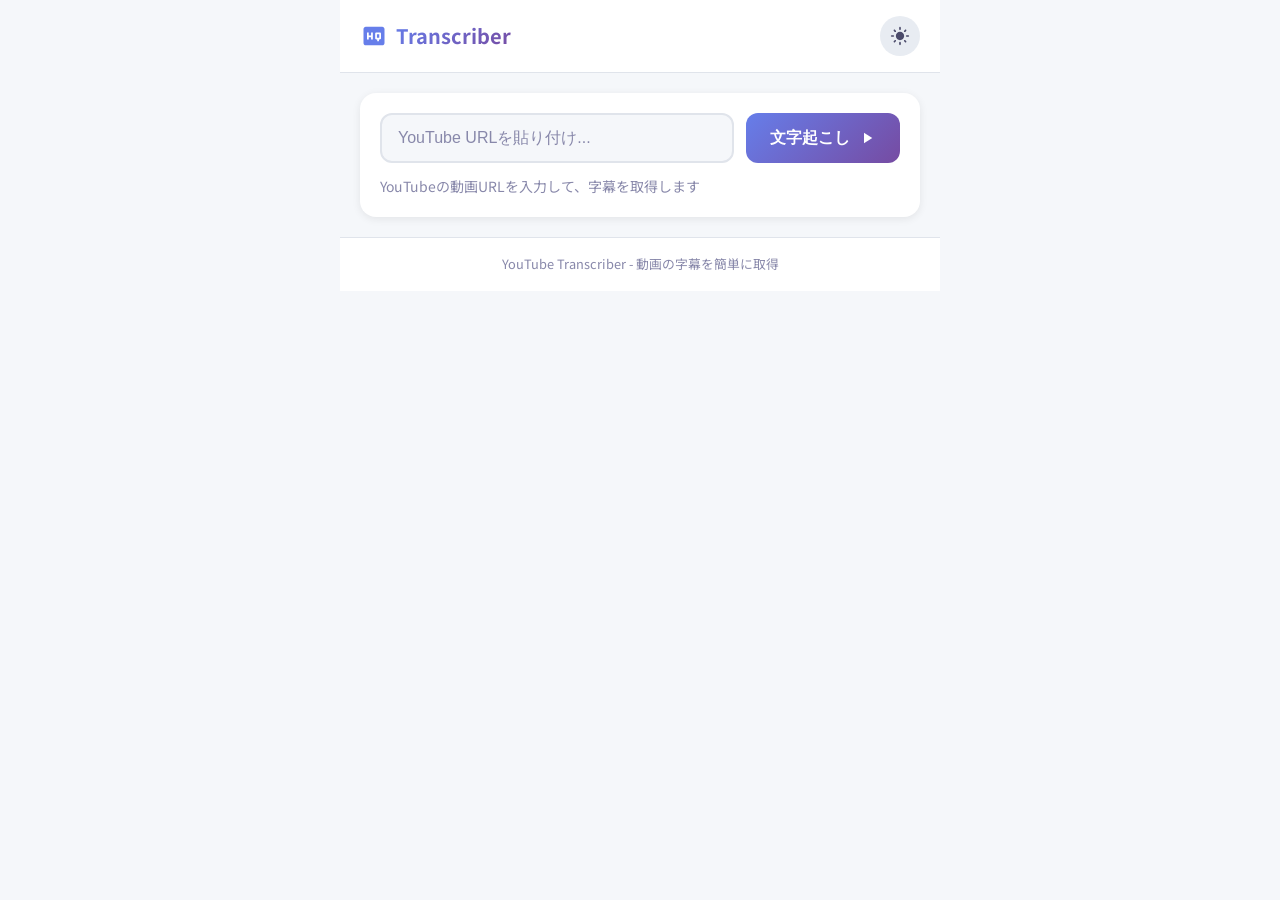
==== commit 8db6dd55: "feat: YouTube文字起こしシステムを実装 - iPhoneに最適化したPWA対応のモバイルUI - YouTube動画URLから字幕を自動取得 - 複数言語の字幕に対応 - テキストのコピー" ====
--- a/index.html
+++ b/index.html
@@ -2,193 +2,134 @@
 <html lang="ja">
 <head>
     <meta charset="UTF-8">
-    <meta name="viewport" content="width=device-width, initial-scale=1.0">
-    <title>YouTube 文字起こしツール - 無料でYouTube動画を文字起こし</title>
+    <meta name="viewport" content="width=device-width, initial-scale=1.0, maximum-scale=1.0, user-scalable=no">
+    <meta name="apple-mobile-web-app-capable" content="yes">
+    <meta name="apple-mobile-web-app-status-bar-style" content="black-translucent">
+    <meta name="theme-color" content="#667eea">
+    <title>YouTube文字起こし - Transcriber</title>
+    <link rel="manifest" href="manifest.json">
+    <link rel="apple-touch-icon" href="icon-192.svg">
+    <link rel="preconnect" href="https://fonts.googleapis.com">
+    <link rel="preconnect" href="https://fonts.gstatic.com" crossorigin>
+    <link href="https://fonts.googleapis.com/css2?family=Noto+Sans+JP:wght@400;500;700&display=swap" rel="stylesheet">
     <link rel="stylesheet" href="style.css">
 </head>
 <body>
-    <div class="container">
+    <div class="app-container">
+        <!-- ヘッダー -->
         <header class="header">
-            <h1>📝 YouTube 文字起こしツール</h1>
-            <p class="subtitle">AIを活用した高精度な文字起こし - 99言語以上に対応</p>
+            <div class="logo">
+                <svg class="logo-icon" viewBox="0 0 24 24" fill="currentColor">
+                    <path d="M19 4H5c-1.11 0-2 .9-2 2v12c0 1.1.89 2 2 2h14c1.1 0 2-.9 2-2V6c0-1.1-.9-2-2-2zm-8 11H9.5v-2h-2v2H6V9h1.5v2.5h2V9H11v6zm7-1c0 .55-.45 1-1 1h-.75v1.5h-1.5V15H14c-.55 0-1-.45-1-1v-4c0-.55.45-1 1-1h3c.55 0 1 .45 1 1v4zm-3.5-.5h2v-3h-2v3z"/>
+                </svg>
+                <h1>Transcriber</h1>
+            </div>
+            <button class="theme-toggle" id="themeToggle" aria-label="テーマ切り替え">
+                <svg class="sun-icon" viewBox="0 0 24 24" fill="currentColor">
+                    <path d="M12 7c-2.76 0-5 2.24-5 5s2.24 5 5 5 5-2.24 5-5-2.24-5-5-5zM2 13h2c.55 0 1-.45 1-1s-.45-1-1-1H2c-.55 0-1 .45-1 1s.45 1 1 1zm18 0h2c.55 0 1-.45 1-1s-.45-1-1-1h-2c-.55 0-1 .45-1 1s.45 1 1 1zM11 2v2c0 .55.45 1 1 1s1-.45 1-1V2c0-.55-.45-1-1-1s-1 .45-1 1zm0 18v2c0 .55.45 1 1 1s1-.45 1-1v-2c0-.55-.45-1-1-1s-1 .45-1 1zM5.99 4.58c-.39-.39-1.03-.39-1.41 0-.39.39-.39 1.03 0 1.41l1.06 1.06c.39.39 1.03.39 1.41 0s.39-1.03 0-1.41L5.99 4.58zm12.37 12.37c-.39-.39-1.03-.39-1.41 0-.39.39-.39 1.03 0 1.41l1.06 1.06c.39.39 1.03.39 1.41 0 .39-.39.39-1.03 0-1.41l-1.06-1.06zm1.06-10.96c.39-.39.39-1.03 0-1.41-.39-.39-1.03-.39-1.41 0l-1.06 1.06c-.39.39-.39 1.03 0 1.41s1.03.39 1.41 0l1.06-1.06zM7.05 18.36c.39-.39.39-1.03 0-1.41-.39-.39-1.03-.39-1.41 0l-1.06 1.06c-.39.39-.39 1.03 0 1.41s1.03.39 1.41 0l1.06-1.06z"/>
+                </svg>
+                <svg class="moon-icon" viewBox="0 0 24 24" fill="currentColor">
+                    <path d="M12 3c-4.97 0-9 4.03-9 9s4.03 9 9 9 9-4.03 9-9c0-.46-.04-.92-.1-1.36-.98 1.37-2.58 2.26-4.4 2.26-2.98 0-5.4-2.42-5.4-5.4 0-1.81.89-3.42 2.26-4.4-.44-.06-.9-.1-1.36-.1z"/>
+                </svg>
+            </button>
         </header>
 
+        <!-- メインコンテンツ -->
         <main class="main-content">
-            <!-- 入力セクション -->
+            <!-- URL入力セクション -->
             <section class="input-section">
                 <div class="input-wrapper">
                     <input
-                        type="text"
+                        type="url"
                         id="youtubeUrl"
                         class="url-input"
-                        placeholder="YouTubeのURLを入力してください (例: https://www.youtube.com/watch?v=xxxxx)"
+                        placeholder="YouTube URLを貼り付け..."
+                        autocomplete="off"
+                        inputmode="url"
                     >
-                    <button id="transcribeBtn" class="btn-primary">
-                        <span class="btn-text">文字起こしを開始</span>
-                        <span class="btn-icon">▶</span>
+                    <button id="fetchBtn" class="fetch-btn">
+                        <span class="btn-text">文字起こし</span>
+                        <svg class="btn-icon" viewBox="0 0 24 24" fill="currentColor">
+                            <path d="M8 5v14l11-7z"/>
+                        </svg>
                     </button>
                 </div>
+                <p class="input-hint">YouTubeの動画URLを入力して、字幕を取得します</p>
+            </section>
 
-                <div class="options-row">
-                    <div class="option-group">
-                        <label for="sourceLanguage">元の言語:</label>
-                        <select id="sourceLanguage" class="select-input">
-                            <option value="auto">自動検出</option>
-                            <option value="ja">日本語</option>
-                            <option value="en">英語</option>
-                            <option value="zh">中国語</option>
-                            <option value="ko">韓国語</option>
-                            <option value="es">スペイン語</option>
-                            <option value="fr">フランス語</option>
-                            <option value="de">ドイツ語</option>
-                        </select>
-                    </div>
+            <!-- ローディング -->
+            <div id="loading" class="loading hidden">
+                <div class="spinner"></div>
+                <p>字幕を取得中...</p>
+            </div>
 
-                    <div class="option-group">
-                        <label for="translateTo">翻訳先:</label>
-                        <select id="translateTo" class="select-input">
-                            <option value="none">翻訳なし</option>
-                            <option value="ja">日本語</option>
-                            <option value="en">英語</option>
-                            <option value="zh">中国語</option>
-                            <option value="ko">韓国語</option>
-                            <option value="es">スペイン語</option>
-                            <option value="fr">フランス語</option>
-                            <option value="de">ドイツ語</option>
-                        </select>
-                    </div>
+            <!-- エラー表示 -->
+            <div id="error" class="error-message hidden">
+                <svg viewBox="0 0 24 24" fill="currentColor">
+                    <path d="M12 2C6.48 2 2 6.48 2 12s4.48 10 10 10 10-4.48 10-10S17.52 2 12 2zm1 15h-2v-2h2v2zm0-4h-2V7h2v6z"/>
+                </svg>
+                <p id="errorText"></p>
+            </div>
 
-                    <div class="option-group checkbox-group">
-                        <label>
-                            <input type="checkbox" id="generateSummary">
-                            <span>要約を生成</span>
-                        </label>
-                    </div>
-
-                    <div class="option-group checkbox-group">
-                        <label>
-                            <input type="checkbox" id="speakerDetection">
-                            <span>話者識別</span>
-                        </label>
-                    </div>
+            <!-- 動画情報 -->
+            <section id="videoInfo" class="video-info hidden">
+                <div class="video-thumbnail">
+                    <img id="thumbnail" src="" alt="動画サムネイル">
+                </div>
+                <div class="video-details">
+                    <h2 id="videoTitle"></h2>
+                    <p id="channelName"></p>
                 </div>
             </section>
 
-            <!-- 進捗セクション -->
-            <section id="progressSection" class="progress-section" style="display: none;">
-                <div class="progress-header">
-                    <h3>処理中...</h3>
-                    <span id="progressPercent">0%</span>
-                </div>
-                <div class="progress-bar">
-                    <div id="progressFill" class="progress-fill"></div>
-                </div>
-                <p id="progressStatus" class="progress-status">準備中...</p>
+            <!-- 言語選択 -->
+            <section id="languageSection" class="language-section hidden">
+                <label for="languageSelect">字幕言語:</label>
+                <select id="languageSelect" class="language-select">
+                    <option value="">言語を選択...</option>
+                </select>
             </section>
 
-            <!-- 結果セクション -->
-            <section id="resultSection" class="result-section" style="display: none;">
-                <div class="result-header">
-                    <h2>文字起こし結果</h2>
-                    <div class="export-buttons">
-                        <button class="btn-export" id="exportTxt">
-                            <span>📄 TXT</span>
+            <!-- 文字起こし結果 -->
+            <section id="transcriptSection" class="transcript-section hidden">
+                <div class="transcript-header">
+                    <h3>文字起こし結果</h3>
+                    <div class="transcript-actions">
+                        <button id="copyBtn" class="action-btn" title="コピー">
+                            <svg viewBox="0 0 24 24" fill="currentColor">
+                                <path d="M16 1H4c-1.1 0-2 .9-2 2v14h2V3h12V1zm3 4H8c-1.1 0-2 .9-2 2v14c0 1.1.9 2 2 2h11c1.1 0 2-.9 2-2V7c0-1.1-.9-2-2-2zm0 16H8V7h11v14z"/>
+                            </svg>
+                            <span>コピー</span>
                         </button>
-                        <button class="btn-export" id="exportPdf">
-                            <span>📕 PDF</span>
+                        <button id="downloadBtn" class="action-btn" title="ダウンロード">
+                            <svg viewBox="0 0 24 24" fill="currentColor">
+                                <path d="M19 9h-4V3H9v6H5l7 7 7-7zM5 18v2h14v-2H5z"/>
+                            </svg>
+                            <span>保存</span>
                         </button>
-                        <button class="btn-export" id="exportDocx">
-                            <span>📘 DOCX</span>
-                        </button>
-                        <button class="btn-copy" id="copyText">
-                            <span>📋 コピー</span>
+                        <button id="timestampToggle" class="action-btn active" title="タイムスタンプ表示切替">
+                            <svg viewBox="0 0 24 24" fill="currentColor">
+                                <path d="M11.99 2C6.47 2 2 6.48 2 12s4.47 10 9.99 10C17.52 22 22 17.52 22 12S17.52 2 11.99 2zM12 20c-4.42 0-8-3.58-8-8s3.58-8 8-8 8 3.58 8 8-3.58 8-8 8zm.5-13H11v6l5.25 3.15.75-1.23-4.5-2.67z"/>
+                            </svg>
+                            <span>時間</span>
                         </button>
                     </div>
                 </div>
-
-                <!-- 動画情報 -->
-                <div id="videoInfo" class="video-info">
-                    <img id="videoThumbnail" class="video-thumbnail" src="" alt="Video thumbnail">
-                    <div class="video-details">
-                        <h3 id="videoTitle">動画タイトル</h3>
-                        <p class="video-meta">
-                            <span id="videoDuration">時間: --:--</span> |
-                            <span id="videoChannel">チャンネル: ---</span>
-                        </p>
-                    </div>
-                </div>
-
-                <!-- 要約 -->
-                <div id="summarySection" class="summary-section" style="display: none;">
-                    <h3>📋 要約</h3>
-                    <div id="summaryContent" class="summary-content"></div>
-                </div>
-
-                <!-- 翻訳 -->
-                <div id="translationSection" class="translation-section" style="display: none;">
-                    <h3>🌐 翻訳</h3>
-                    <div id="translationContent" class="translation-content"></div>
-                </div>
-
-                <!-- 文字起こしテキスト -->
-                <div class="transcript-section">
-                    <h3>📝 文字起こしテキスト</h3>
-                    <div id="transcriptContent" class="transcript-content"></div>
-                </div>
-
-                <!-- タイムスタンプ付き文字起こし -->
-                <div class="timestamp-section">
-                    <h3>⏱️ タイムスタンプ付き文字起こし</h3>
-                    <div id="timestampContent" class="timestamp-content"></div>
-                </div>
-            </section>
-
-            <!-- 機能紹介セクション -->
-            <section class="features-section">
-                <h2>主な機能</h2>
-                <div class="features-grid">
-                    <div class="feature-card">
-                        <div class="feature-icon">🌍</div>
-                        <h3>99言語以上対応</h3>
-                        <p>日本語、英語、中国語など、世界中の言語に対応した高精度な文字起こし</p>
-                    </div>
-
-                    <div class="feature-card">
-                        <div class="feature-icon">👥</div>
-                        <h3>話者識別</h3>
-                        <p>複数の話者を自動的に検出し、誰が話しているかを識別します</p>
-                    </div>
-
-                    <div class="feature-card">
-                        <div class="feature-icon">📊</div>
-                        <h3>自動要約</h3>
-                        <p>AIが文字起こしの内容を分析し、重要なポイントをまとめます</p>
-                    </div>
-
-                    <div class="feature-card">
-                        <div class="feature-icon">🔄</div>
-                        <h3>翻訳機能</h3>
-                        <p>文字起こしたテキストを134言語以上に瞬時に翻訳</p>
-                    </div>
-
-                    <div class="feature-card">
-                        <div class="feature-icon">💾</div>
-                        <h3>多様なエクスポート</h3>
-                        <p>TXT、PDF、DOCXなど、お好みの形式でダウンロード可能</p>
-                    </div>
-
-                    <div class="feature-card">
-                        <div class="feature-icon">⚡</div>
-                        <h3>高速処理</h3>
-                        <p>最新のAI技術により、長時間の動画も素早く文字起こし</p>
-                    </div>
+                <div id="transcriptContent" class="transcript-content">
+                    <!-- 文字起こしテキストがここに表示される -->
                 </div>
             </section>
         </main>
 
+        <!-- フッター -->
         <footer class="footer">
-            <p>© 2026 YouTube文字起こしツール - Powered by AI</p>
+            <p>YouTube Transcriber - 動画の字幕を簡単に取得</p>
         </footer>
+
+        <!-- トースト通知 -->
+        <div id="toast" class="toast hidden">
+            <span id="toastMessage"></span>
+        </div>
     </div>
 
     <script src="app.js"></script>
--- a/style.css
+++ b/style.css
@@ -1,547 +1,620 @@
-/* リセットとベーススタイル */
+/* リセットと基本スタイル */
 * {
     margin: 0;
     padding: 0;
     box-sizing: border-box;
+    -webkit-tap-highlight-color: transparent;
 }
 
 :root {
-    --primary-color: #6366f1;
-    --primary-dark: #4f46e5;
-    --primary-light: #818cf8;
-    --secondary-color: #10b981;
-    --danger-color: #ef4444;
-    --text-primary: #1f2937;
-    --text-secondary: #6b7280;
-    --bg-primary: #ffffff;
-    --bg-secondary: #f9fafb;
-    --bg-tertiary: #f3f4f6;
-    --border-color: #e5e7eb;
-    --shadow-sm: 0 1px 2px 0 rgba(0, 0, 0, 0.05);
-    --shadow-md: 0 4px 6px -1px rgba(0, 0, 0, 0.1);
-    --shadow-lg: 0 10px 15px -3px rgba(0, 0, 0, 0.1);
-    --shadow-xl: 0 20px 25px -5px rgba(0, 0, 0, 0.1);
-    --border-radius: 12px;
-    --transition: all 0.3s ease;
+    /* ライトテーマ */
+    --bg-primary: #f5f7fa;
+    --bg-secondary: #ffffff;
+    --bg-tertiary: #e8ecf2;
+    --text-primary: #1a1a2e;
+    --text-secondary: #4a4a6a;
+    --text-muted: #8888aa;
+    --accent: #667eea;
+    --accent-light: #7c93f5;
+    --accent-dark: #5568d3;
+    --border: #e0e4eb;
+    --shadow: rgba(0, 0, 0, 0.08);
+    --shadow-strong: rgba(0, 0, 0, 0.15);
+    --error: #e74c3c;
+    --success: #27ae60;
+    --gradient: linear-gradient(135deg, #667eea 0%, #764ba2 100%);
+}
+
+[data-theme="dark"] {
+    --bg-primary: #0f0f1a;
+    --bg-secondary: #1a1a2e;
+    --bg-tertiary: #252540;
+    --text-primary: #f5f5f7;
+    --text-secondary: #b8b8d0;
+    --text-muted: #6a6a8a;
+    --accent: #7c93f5;
+    --accent-light: #95a8f8;
+    --accent-dark: #667eea;
+    --border: #2a2a4a;
+    --shadow: rgba(0, 0, 0, 0.3);
+    --shadow-strong: rgba(0, 0, 0, 0.5);
+}
+
+html {
+    font-size: 16px;
+    scroll-behavior: smooth;
 }
 
 body {
-    font-family: -apple-system, BlinkMacSystemFont, 'Segoe UI', 'Hiragino Kaku Gothic ProN', 'Hiragino Sans', Meiryo, sans-serif;
-    background: linear-gradient(135deg, #667eea 0%, #764ba2 100%);
+    font-family: 'Noto Sans JP', -apple-system, BlinkMacSystemFont, 'Segoe UI', Roboto, sans-serif;
+    background: var(--bg-primary);
+    color: var(--text-primary);
     min-height: 100vh;
-    color: var(--text-primary);
+    min-height: -webkit-fill-available;
     line-height: 1.6;
-    padding: 20px;
-}
-
-.container {
-    max-width: 1200px;
+    transition: background-color 0.3s, color 0.3s;
+}
+
+.app-container {
+    display: flex;
+    flex-direction: column;
+    min-height: 100vh;
+    min-height: -webkit-fill-available;
+    max-width: 600px;
     margin: 0 auto;
-    background: var(--bg-primary);
-    border-radius: 20px;
-    box-shadow: var(--shadow-xl);
-    overflow: hidden;
+    padding: env(safe-area-inset-top) env(safe-area-inset-right) env(safe-area-inset-bottom) env(safe-area-inset-left);
 }
 
 /* ヘッダー */
 .header {
-    background: linear-gradient(135deg, var(--primary-color) 0%, var(--primary-dark) 100%);
-    color: white;
-    padding: 40px 30px;
-    text-align: center;
-}
-
-.header h1 {
-    font-size: 2.5rem;
-    margin-bottom: 10px;
+    display: flex;
+    justify-content: space-between;
+    align-items: center;
+    padding: 1rem 1.25rem;
+    background: var(--bg-secondary);
+    border-bottom: 1px solid var(--border);
+    position: sticky;
+    top: 0;
+    z-index: 100;
+}
+
+.logo {
+    display: flex;
+    align-items: center;
+    gap: 0.5rem;
+}
+
+.logo-icon {
+    width: 28px;
+    height: 28px;
+    color: var(--accent);
+}
+
+.logo h1 {
+    font-size: 1.25rem;
     font-weight: 700;
-}
-
-.subtitle {
-    font-size: 1.1rem;
-    opacity: 0.9;
-    font-weight: 400;
+    background: var(--gradient);
+    -webkit-background-clip: text;
+    -webkit-text-fill-color: transparent;
+    background-clip: text;
+}
+
+.theme-toggle {
+    background: var(--bg-tertiary);
+    border: none;
+    border-radius: 50%;
+    width: 40px;
+    height: 40px;
+    display: flex;
+    align-items: center;
+    justify-content: center;
+    cursor: pointer;
+    transition: background-color 0.3s, transform 0.2s;
+}
+
+.theme-toggle:hover {
+    transform: scale(1.05);
+}
+
+.theme-toggle:active {
+    transform: scale(0.95);
+}
+
+.theme-toggle svg {
+    width: 20px;
+    height: 20px;
+    color: var(--text-secondary);
+}
+
+.sun-icon {
+    display: block;
+}
+
+.moon-icon {
+    display: none;
+}
+
+[data-theme="dark"] .sun-icon {
+    display: none;
+}
+
+[data-theme="dark"] .moon-icon {
+    display: block;
 }
 
 /* メインコンテンツ */
 .main-content {
-    padding: 40px 30px;
-}
-
-/* 入力セクション */
+    flex: 1;
+    padding: 1.25rem;
+    display: flex;
+    flex-direction: column;
+    gap: 1.25rem;
+}
+
+/* URL入力セクション */
 .input-section {
     background: var(--bg-secondary);
-    border-radius: var(--border-radius);
-    padding: 30px;
-    margin-bottom: 30px;
-    box-shadow: var(--shadow-md);
+    border-radius: 16px;
+    padding: 1.25rem;
+    box-shadow: 0 2px 8px var(--shadow);
 }
 
 .input-wrapper {
     display: flex;
-    gap: 15px;
-    margin-bottom: 25px;
+    gap: 0.75rem;
+    flex-wrap: wrap;
 }
 
 .url-input {
     flex: 1;
-    padding: 15px 20px;
+    min-width: 200px;
+    padding: 0.875rem 1rem;
     font-size: 1rem;
-    border: 2px solid var(--border-color);
-    border-radius: var(--border-radius);
+    border: 2px solid var(--border);
+    border-radius: 12px;
+    background: var(--bg-primary);
+    color: var(--text-primary);
     outline: none;
-    transition: var(--transition);
+    transition: border-color 0.3s, box-shadow 0.3s;
 }
 
 .url-input:focus {
-    border-color: var(--primary-color);
-    box-shadow: 0 0 0 3px rgba(99, 102, 241, 0.1);
-}
-
-.btn-primary {
-    display: flex;
-    align-items: center;
-    gap: 10px;
-    padding: 15px 30px;
-    background: linear-gradient(135deg, var(--primary-color) 0%, var(--primary-dark) 100%);
-    color: white;
-    border: none;
-    border-radius: var(--border-radius);
+    border-color: var(--accent);
+    box-shadow: 0 0 0 3px rgba(102, 126, 234, 0.2);
+}
+
+.url-input::placeholder {
+    color: var(--text-muted);
+}
+
+.fetch-btn {
+    display: flex;
+    align-items: center;
+    gap: 0.5rem;
+    padding: 0.875rem 1.5rem;
     font-size: 1rem;
     font-weight: 600;
+    color: white;
+    background: var(--gradient);
+    border: none;
+    border-radius: 12px;
     cursor: pointer;
-    transition: var(--transition);
+    transition: transform 0.2s, box-shadow 0.2s, opacity 0.2s;
     white-space: nowrap;
 }
 
-.btn-primary:hover {
+.fetch-btn:hover {
     transform: translateY(-2px);
-    box-shadow: var(--shadow-lg);
-}
-
-.btn-primary:active {
+    box-shadow: 0 4px 12px var(--shadow-strong);
+}
+
+.fetch-btn:active {
     transform: translateY(0);
 }
 
-.btn-primary:disabled {
+.fetch-btn:disabled {
     opacity: 0.6;
     cursor: not-allowed;
     transform: none;
 }
 
-.options-row {
-    display: grid;
-    grid-template-columns: repeat(auto-fit, minmax(200px, 1fr));
-    gap: 20px;
-}
-
-.option-group {
+.btn-icon {
+    width: 18px;
+    height: 18px;
+}
+
+.input-hint {
+    margin-top: 0.75rem;
+    font-size: 0.875rem;
+    color: var(--text-muted);
+}
+
+/* ローディング */
+.loading {
     display: flex;
     flex-direction: column;
-    gap: 8px;
-}
-
-.option-group label {
+    align-items: center;
+    justify-content: center;
+    padding: 2rem;
+    gap: 1rem;
+}
+
+.spinner {
+    width: 40px;
+    height: 40px;
+    border: 3px solid var(--border);
+    border-top-color: var(--accent);
+    border-radius: 50%;
+    animation: spin 1s linear infinite;
+}
+
+@keyframes spin {
+    to {
+        transform: rotate(360deg);
+    }
+}
+
+.loading p {
+    color: var(--text-secondary);
+    font-size: 0.95rem;
+}
+
+/* エラーメッセージ */
+.error-message {
+    display: flex;
+    align-items: center;
+    gap: 0.75rem;
+    padding: 1rem;
+    background: rgba(231, 76, 60, 0.1);
+    border: 1px solid var(--error);
+    border-radius: 12px;
+    color: var(--error);
+}
+
+.error-message svg {
+    width: 24px;
+    height: 24px;
+    flex-shrink: 0;
+}
+
+.error-message p {
+    font-size: 0.95rem;
+}
+
+/* 動画情報 */
+.video-info {
+    display: flex;
+    gap: 1rem;
+    background: var(--bg-secondary);
+    border-radius: 16px;
+    padding: 1rem;
+    box-shadow: 0 2px 8px var(--shadow);
+}
+
+.video-thumbnail {
+    flex-shrink: 0;
+    width: 120px;
+    height: 68px;
+    border-radius: 8px;
+    overflow: hidden;
+    background: var(--bg-tertiary);
+}
+
+.video-thumbnail img {
+    width: 100%;
+    height: 100%;
+    object-fit: cover;
+}
+
+.video-details {
+    flex: 1;
+    min-width: 0;
+    display: flex;
+    flex-direction: column;
+    justify-content: center;
+}
+
+.video-details h2 {
+    font-size: 0.95rem;
     font-weight: 600;
     color: var(--text-primary);
-    font-size: 0.9rem;
-}
-
-.select-input {
-    padding: 10px 15px;
-    border: 2px solid var(--border-color);
+    display: -webkit-box;
+    -webkit-line-clamp: 2;
+    -webkit-box-orient: vertical;
+    overflow: hidden;
+}
+
+.video-details p {
+    font-size: 0.8rem;
+    color: var(--text-muted);
+    margin-top: 0.25rem;
+}
+
+/* 言語選択 */
+.language-section {
+    display: flex;
+    align-items: center;
+    gap: 0.75rem;
+    background: var(--bg-secondary);
+    border-radius: 12px;
+    padding: 1rem;
+    box-shadow: 0 2px 8px var(--shadow);
+}
+
+.language-section label {
+    font-size: 0.95rem;
+    font-weight: 500;
+    color: var(--text-secondary);
+    white-space: nowrap;
+}
+
+.language-select {
+    flex: 1;
+    padding: 0.625rem 1rem;
+    font-size: 1rem;
+    border: 2px solid var(--border);
     border-radius: 8px;
-    font-size: 0.95rem;
+    background: var(--bg-primary);
+    color: var(--text-primary);
     outline: none;
-    transition: var(--transition);
     cursor: pointer;
-}
-
-.select-input:focus {
-    border-color: var(--primary-color);
-    box-shadow: 0 0 0 3px rgba(99, 102, 241, 0.1);
-}
-
-.checkbox-group label {
-    flex-direction: row;
-    align-items: center;
-    gap: 8px;
-    cursor: pointer;
-}
-
-.checkbox-group input[type="checkbox"] {
-    width: 18px;
-    height: 18px;
-    cursor: pointer;
-}
-
-/* 進捗セクション */
-.progress-section {
+    transition: border-color 0.3s;
+}
+
+.language-select:focus {
+    border-color: var(--accent);
+}
+
+/* 文字起こしセクション */
+.transcript-section {
+    flex: 1;
     background: var(--bg-secondary);
-    border-radius: var(--border-radius);
-    padding: 30px;
-    margin-bottom: 30px;
-    box-shadow: var(--shadow-md);
-}
-
-.progress-header {
+    border-radius: 16px;
+    padding: 1.25rem;
+    box-shadow: 0 2px 8px var(--shadow);
+    display: flex;
+    flex-direction: column;
+}
+
+.transcript-header {
     display: flex;
     justify-content: space-between;
     align-items: center;
-    margin-bottom: 15px;
-}
-
-.progress-header h3 {
+    margin-bottom: 1rem;
+    flex-wrap: wrap;
+    gap: 0.75rem;
+}
+
+.transcript-header h3 {
+    font-size: 1.1rem;
+    font-weight: 600;
     color: var(--text-primary);
-    font-size: 1.3rem;
-}
-
-#progressPercent {
-    font-size: 1.2rem;
-    font-weight: 700;
-    color: var(--primary-color);
-}
-
-.progress-bar {
-    width: 100%;
-    height: 30px;
+}
+
+.transcript-actions {
+    display: flex;
+    gap: 0.5rem;
+}
+
+.action-btn {
+    display: flex;
+    align-items: center;
+    gap: 0.25rem;
+    padding: 0.5rem 0.75rem;
+    font-size: 0.8rem;
+    font-weight: 500;
+    color: var(--text-secondary);
     background: var(--bg-tertiary);
-    border-radius: 15px;
-    overflow: hidden;
-    margin-bottom: 15px;
-}
-
-.progress-fill {
-    height: 100%;
-    background: linear-gradient(90deg, var(--primary-color) 0%, var(--primary-light) 100%);
-    transition: width 0.5s ease;
-    width: 0%;
-}
-
-.progress-status {
-    color: var(--text-secondary);
-    font-size: 0.95rem;
-    text-align: center;
-}
-
-/* 結果セクション */
-.result-section {
-    animation: fadeIn 0.5s ease;
-}
-
-@keyframes fadeIn {
-    from { opacity: 0; transform: translateY(20px); }
-    to { opacity: 1; transform: translateY(0); }
-}
-
-.result-header {
-    display: flex;
-    justify-content: space-between;
-    align-items: center;
-    margin-bottom: 25px;
-    flex-wrap: wrap;
-    gap: 15px;
-}
-
-.result-header h2 {
-    color: var(--text-primary);
-    font-size: 1.8rem;
-}
-
-.export-buttons {
-    display: flex;
-    gap: 10px;
-    flex-wrap: wrap;
-}
-
-.btn-export,
-.btn-copy {
-    padding: 10px 20px;
-    border: 2px solid var(--border-color);
-    background: white;
+    border: 1px solid var(--border);
     border-radius: 8px;
     cursor: pointer;
-    transition: var(--transition);
-    font-size: 0.9rem;
-    font-weight: 600;
-}
-
-.btn-export:hover,
-.btn-copy:hover {
-    border-color: var(--primary-color);
-    background: var(--bg-secondary);
-    transform: translateY(-2px);
-}
-
-.btn-copy {
-    border-color: var(--secondary-color);
-    color: var(--secondary-color);
-}
-
-.btn-copy:hover {
-    background: rgba(16, 185, 129, 0.1);
-}
-
-/* 動画情報 */
-.video-info {
-    display: flex;
-    gap: 20px;
-    background: var(--bg-secondary);
-    padding: 20px;
-    border-radius: var(--border-radius);
-    margin-bottom: 25px;
-}
-
-.video-thumbnail {
-    width: 200px;
-    height: 112px;
-    object-fit: cover;
-    border-radius: 8px;
-}
-
-.video-details {
+    transition: all 0.2s;
+}
+
+.action-btn:hover {
+    background: var(--accent);
+    color: white;
+    border-color: var(--accent);
+}
+
+.action-btn.active {
+    background: var(--accent);
+    color: white;
+    border-color: var(--accent);
+}
+
+.action-btn svg {
+    width: 16px;
+    height: 16px;
+}
+
+/* 文字起こしコンテンツ */
+.transcript-content {
     flex: 1;
-}
-
-.video-details h3 {
-    font-size: 1.2rem;
-    margin-bottom: 8px;
+    overflow-y: auto;
+    max-height: 50vh;
+    padding: 0.5rem;
+    background: var(--bg-primary);
+    border-radius: 12px;
+    border: 1px solid var(--border);
+}
+
+.transcript-item {
+    display: flex;
+    gap: 0.75rem;
+    padding: 0.75rem;
+    border-bottom: 1px solid var(--border);
+    transition: background-color 0.2s;
+}
+
+.transcript-item:last-child {
+    border-bottom: none;
+}
+
+.transcript-item:hover {
+    background: var(--bg-tertiary);
+}
+
+.timestamp {
+    flex-shrink: 0;
+    font-size: 0.8rem;
+    font-weight: 500;
+    color: var(--accent);
+    min-width: 50px;
+}
+
+.transcript-text {
+    flex: 1;
+    font-size: 0.95rem;
+    line-height: 1.5;
     color: var(--text-primary);
 }
 
-.video-meta {
-    color: var(--text-secondary);
-    font-size: 0.9rem;
-}
-
-/* 要約セクション */
-.summary-section,
-.translation-section {
-    background: linear-gradient(135deg, #fef3c7 0%, #fde68a 100%);
-    padding: 20px;
-    border-radius: var(--border-radius);
-    margin-bottom: 25px;
-    box-shadow: var(--shadow-sm);
-}
-
-.summary-section h3,
-.translation-section h3 {
-    margin-bottom: 15px;
-    color: var(--text-primary);
-}
-
-.summary-content,
-.translation-content {
-    color: var(--text-primary);
-    line-height: 1.8;
-    font-size: 1rem;
-}
-
-/* 文字起こしセクション */
-.transcript-section,
-.timestamp-section {
-    background: var(--bg-secondary);
-    padding: 25px;
-    border-radius: var(--border-radius);
-    margin-bottom: 25px;
-}
-
-.transcript-section h3,
-.timestamp-section h3 {
-    margin-bottom: 15px;
-    color: var(--text-primary);
-}
-
-.transcript-content,
-.timestamp-content {
-    background: white;
-    padding: 20px;
-    border-radius: 8px;
-    border: 1px solid var(--border-color);
-    max-height: 500px;
-    overflow-y: auto;
-    line-height: 1.8;
-    white-space: pre-wrap;
-    word-wrap: break-word;
-}
-
-.timestamp-item {
-    display: flex;
-    gap: 15px;
-    padding: 12px 0;
-    border-bottom: 1px solid var(--border-color);
-}
-
-.timestamp-item:last-child {
-    border-bottom: none;
-}
-
-.timestamp {
-    color: var(--primary-color);
-    font-weight: 600;
-    min-width: 80px;
-    cursor: pointer;
-}
-
-.timestamp:hover {
-    text-decoration: underline;
-}
-
-.speaker {
-    color: var(--secondary-color);
-    font-weight: 600;
-    min-width: 100px;
-}
-
-.text {
-    flex: 1;
-    color: var(--text-primary);
-}
-
-/* 機能紹介セクション */
-.features-section {
-    margin-top: 50px;
-    padding-top: 30px;
-    border-top: 2px solid var(--border-color);
-}
-
-.features-section h2 {
-    text-align: center;
-    font-size: 2rem;
-    margin-bottom: 40px;
-    color: var(--text-primary);
-}
-
-.features-grid {
-    display: grid;
-    grid-template-columns: repeat(auto-fit, minmax(280px, 1fr));
-    gap: 25px;
-}
-
-.feature-card {
-    background: var(--bg-secondary);
-    padding: 30px;
-    border-radius: var(--border-radius);
-    text-align: center;
-    transition: var(--transition);
-    border: 2px solid transparent;
-}
-
-.feature-card:hover {
-    transform: translateY(-5px);
-    box-shadow: var(--shadow-lg);
-    border-color: var(--primary-light);
-}
-
-.feature-icon {
-    font-size: 3rem;
-    margin-bottom: 15px;
-}
-
-.feature-card h3 {
-    font-size: 1.2rem;
-    margin-bottom: 10px;
-    color: var(--text-primary);
-}
-
-.feature-card p {
-    color: var(--text-secondary);
-    font-size: 0.95rem;
-    line-height: 1.6;
+.transcript-content.no-timestamps .timestamp {
+    display: none;
+}
+
+.transcript-content.no-timestamps .transcript-item {
+    gap: 0;
 }
 
 /* フッター */
 .footer {
+    text-align: center;
+    padding: 1rem;
     background: var(--bg-secondary);
-    padding: 20px;
-    text-align: center;
-    color: var(--text-secondary);
-    font-size: 0.9rem;
-}
-
-/* スクロールバーのスタイル */
-.transcript-content::-webkit-scrollbar,
-.timestamp-content::-webkit-scrollbar {
-    width: 8px;
-}
-
-.transcript-content::-webkit-scrollbar-track,
-.timestamp-content::-webkit-scrollbar-track {
-    background: var(--bg-tertiary);
-    border-radius: 4px;
-}
-
-.transcript-content::-webkit-scrollbar-thumb,
-.timestamp-content::-webkit-scrollbar-thumb {
-    background: var(--primary-light);
-    border-radius: 4px;
-}
-
-.transcript-content::-webkit-scrollbar-thumb:hover,
-.timestamp-content::-webkit-scrollbar-thumb:hover {
-    background: var(--primary-color);
-}
-
-/* レスポンシブデザイン */
-@media (max-width: 768px) {
-    body {
-        padding: 10px;
-    }
-
-    .header h1 {
-        font-size: 1.8rem;
-    }
-
-    .subtitle {
-        font-size: 0.95rem;
-    }
-
-    .main-content {
-        padding: 20px 15px;
-    }
-
+    border-top: 1px solid var(--border);
+}
+
+.footer p {
+    font-size: 0.8rem;
+    color: var(--text-muted);
+}
+
+/* トースト通知 */
+.toast {
+    position: fixed;
+    bottom: 100px;
+    left: 50%;
+    transform: translateX(-50%);
+    padding: 0.875rem 1.5rem;
+    background: var(--text-primary);
+    color: var(--bg-primary);
+    border-radius: 12px;
+    font-size: 0.95rem;
+    font-weight: 500;
+    box-shadow: 0 4px 20px var(--shadow-strong);
+    z-index: 1000;
+    animation: toastIn 0.3s ease-out;
+}
+
+.toast.hidden {
+    display: none;
+}
+
+@keyframes toastIn {
+    from {
+        opacity: 0;
+        transform: translateX(-50%) translateY(20px);
+    }
+    to {
+        opacity: 1;
+        transform: translateX(-50%) translateY(0);
+    }
+}
+
+/* ユーティリティ */
+.hidden {
+    display: none !important;
+}
+
+/* レスポンシブ */
+@media (max-width: 480px) {
     .input-wrapper {
         flex-direction: column;
     }
 
-    .options-row {
-        grid-template-columns: 1fr;
-    }
-
-    .result-header {
+    .fetch-btn {
+        width: 100%;
+        justify-content: center;
+    }
+
+    .video-info {
+        flex-direction: column;
+        align-items: center;
+        text-align: center;
+    }
+
+    .video-thumbnail {
+        width: 160px;
+        height: 90px;
+    }
+
+    .transcript-header {
         flex-direction: column;
         align-items: flex-start;
     }
 
-    .video-info {
-        flex-direction: column;
-    }
-
-    .video-thumbnail {
+    .transcript-actions {
         width: 100%;
-        height: auto;
-    }
-
-    .features-grid {
-        grid-template-columns: 1fr;
-    }
-
-    .export-buttons {
-        width: 100%;
-    }
-
-    .btn-export,
-    .btn-copy {
-        flex: 1;
-    }
-}
-
-/* アニメーション */
-@keyframes pulse {
-    0%, 100% { opacity: 1; }
-    50% { opacity: 0.5; }
-}
-
-.loading {
-    animation: pulse 2s ease-in-out infinite;
-}
+        justify-content: flex-start;
+    }
+
+    .action-btn span {
+        display: none;
+    }
+
+    .action-btn {
+        padding: 0.625rem;
+    }
+
+    .action-btn svg {
+        width: 20px;
+        height: 20px;
+    }
+}
+
+/* iOS Safari 対応 */
+@supports (-webkit-touch-callout: none) {
+    .app-container {
+        min-height: -webkit-fill-available;
+    }
+}
+
+/* スクロールバー */
+.transcript-content::-webkit-scrollbar {
+    width: 6px;
+}
+
+.transcript-content::-webkit-scrollbar-track {
+    background: var(--bg-tertiary);
+    border-radius: 3px;
+}
+
+.transcript-content::-webkit-scrollbar-thumb {
+    background: var(--accent);
+    border-radius: 3px;
+}
+
+/* プレースホルダーテキスト */
+.placeholder-text {
+    display: flex;
+    flex-direction: column;
+    align-items: center;
+    justify-content: center;
+    min-height: 200px;
+    color: var(--text-muted);
+    text-align: center;
+    padding: 2rem;
+}
+
+.placeholder-text svg {
+    width: 48px;
+    height: 48px;
+    margin-bottom: 1rem;
+    opacity: 0.5;
+}
+
+.placeholder-text p {
+    font-size: 0.95rem;
+}
